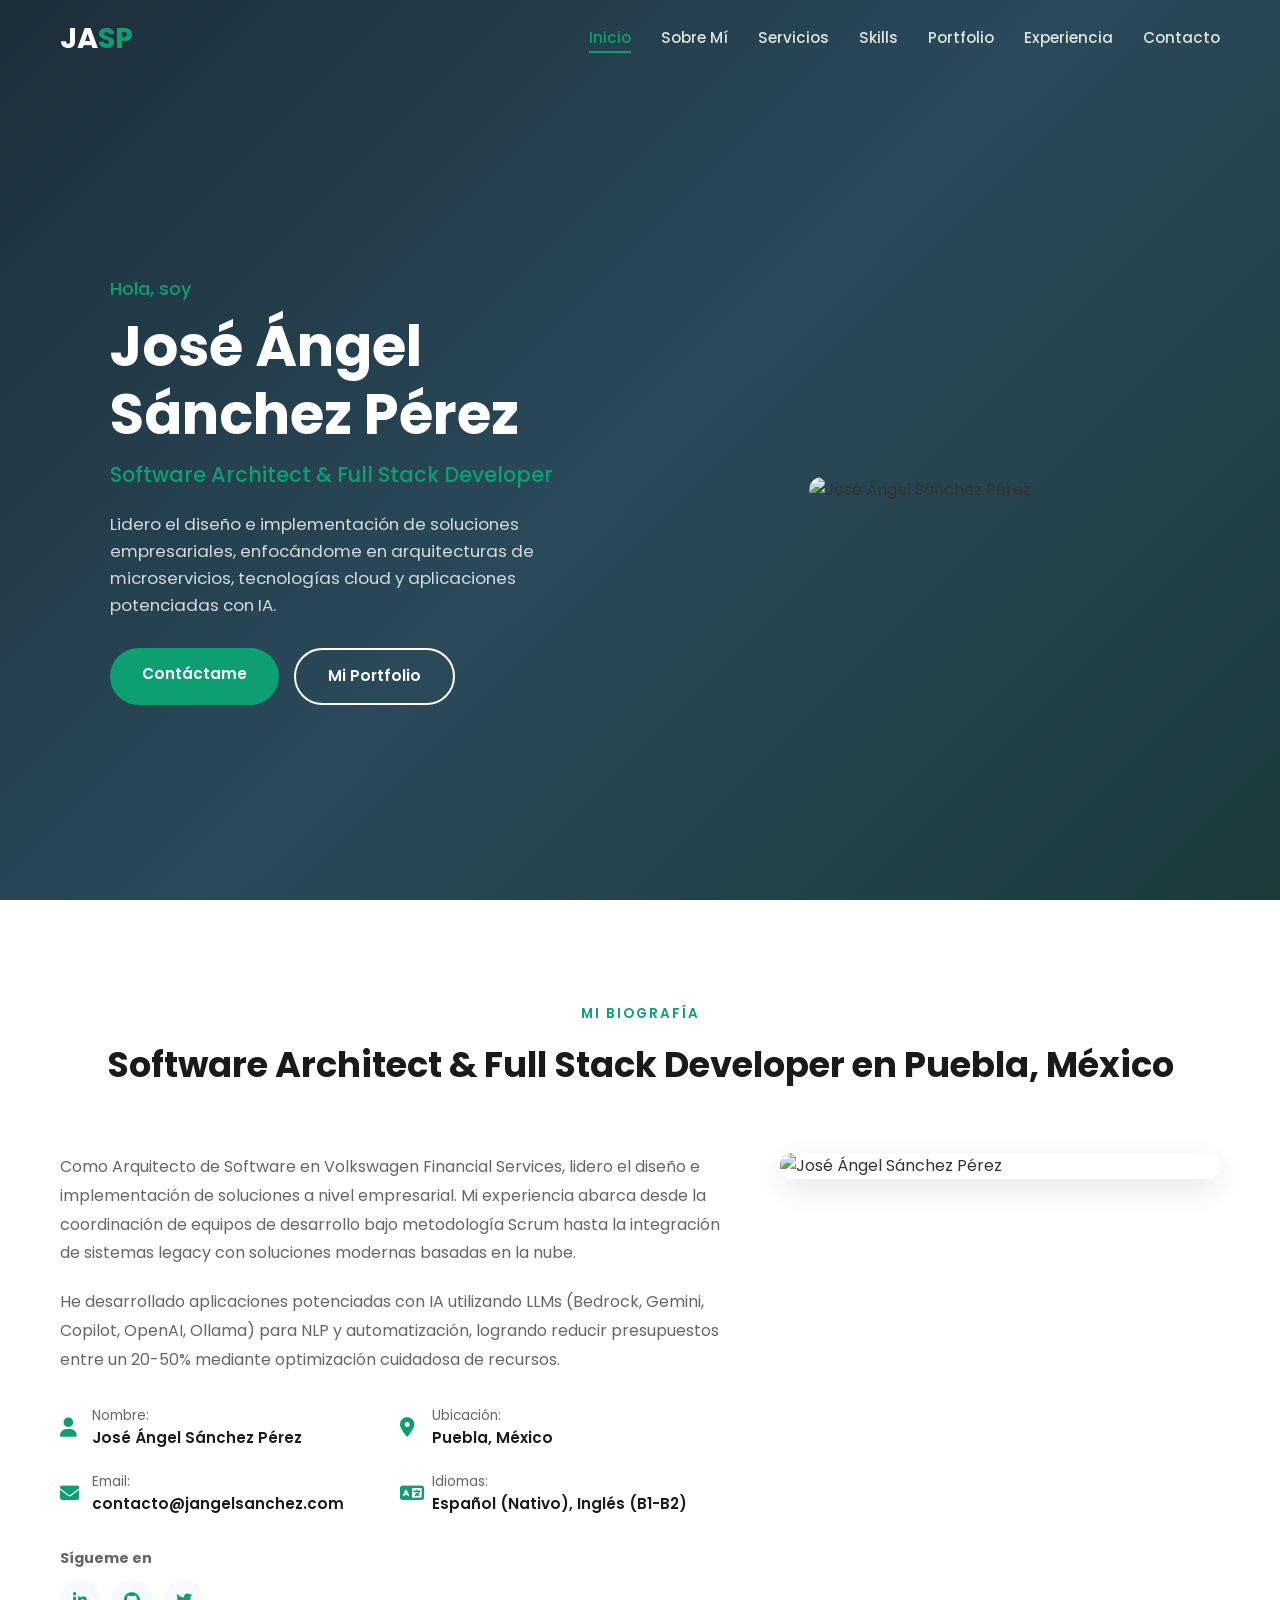
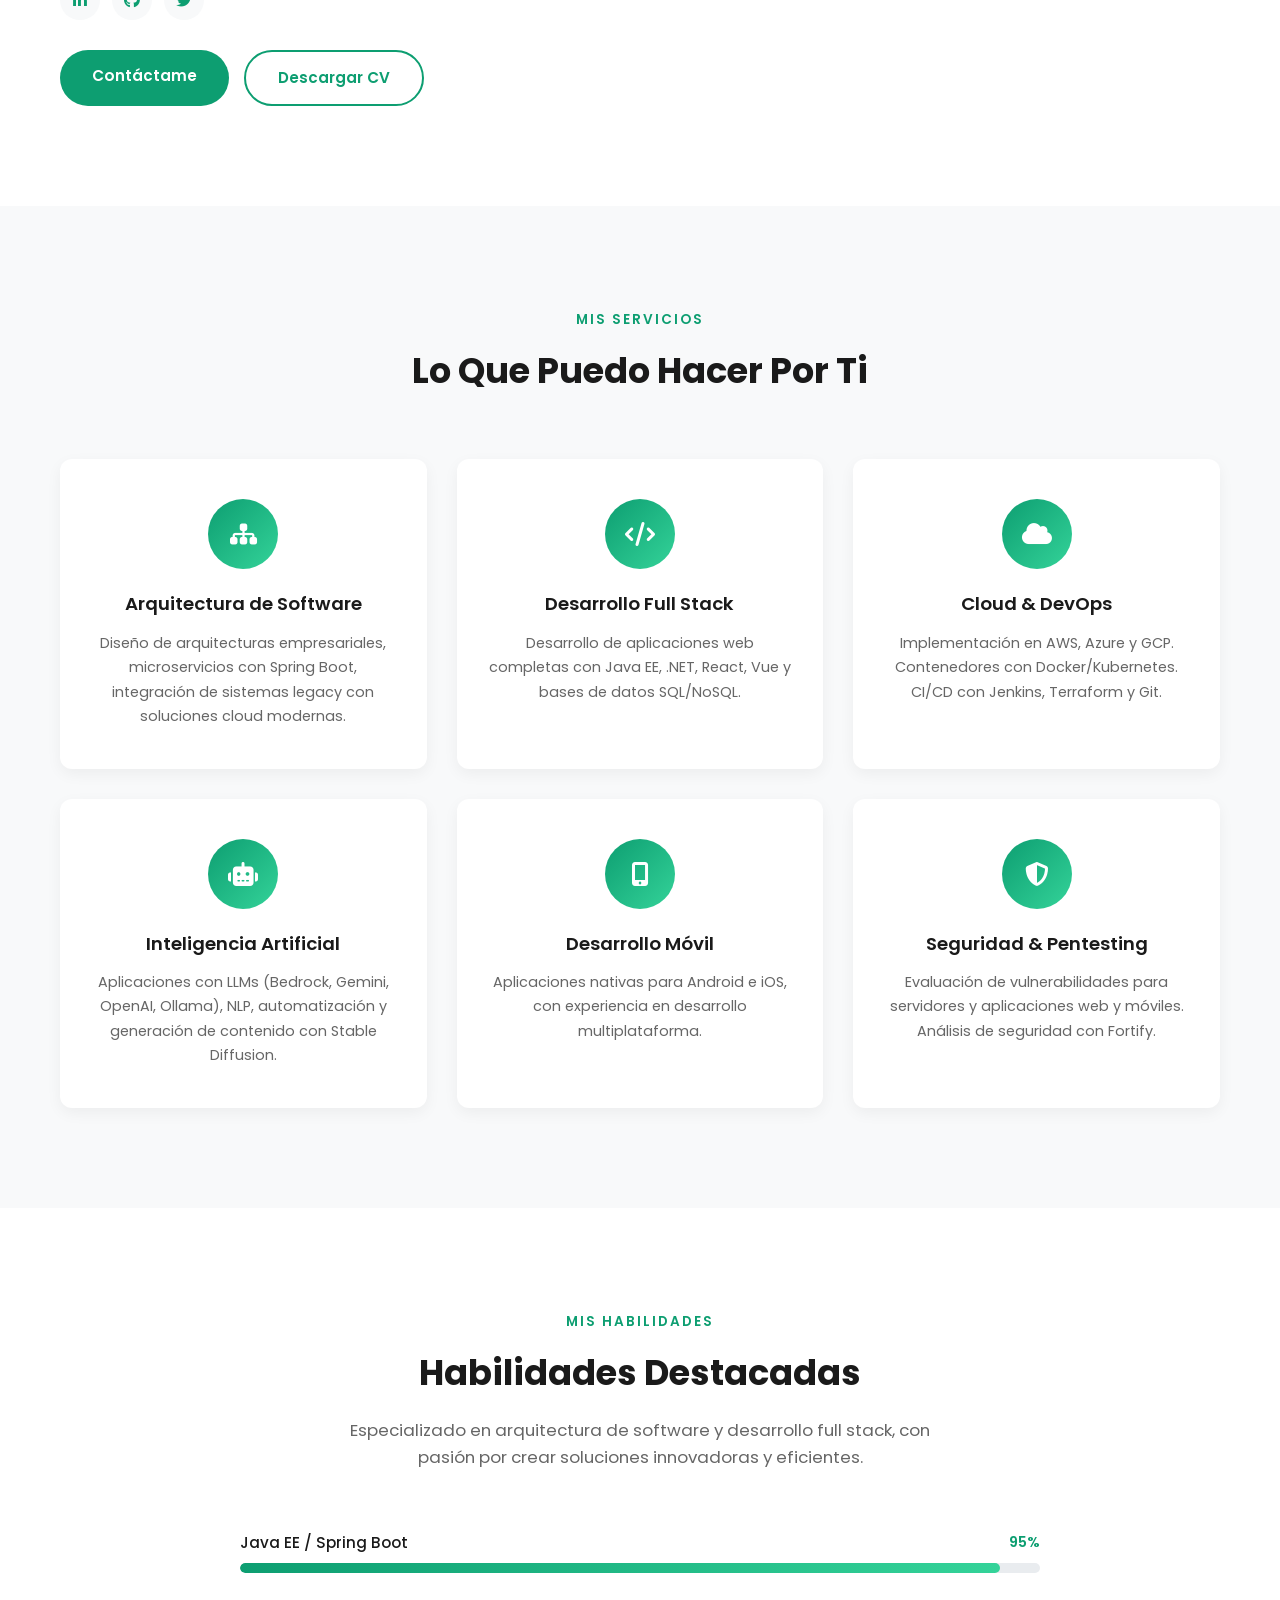
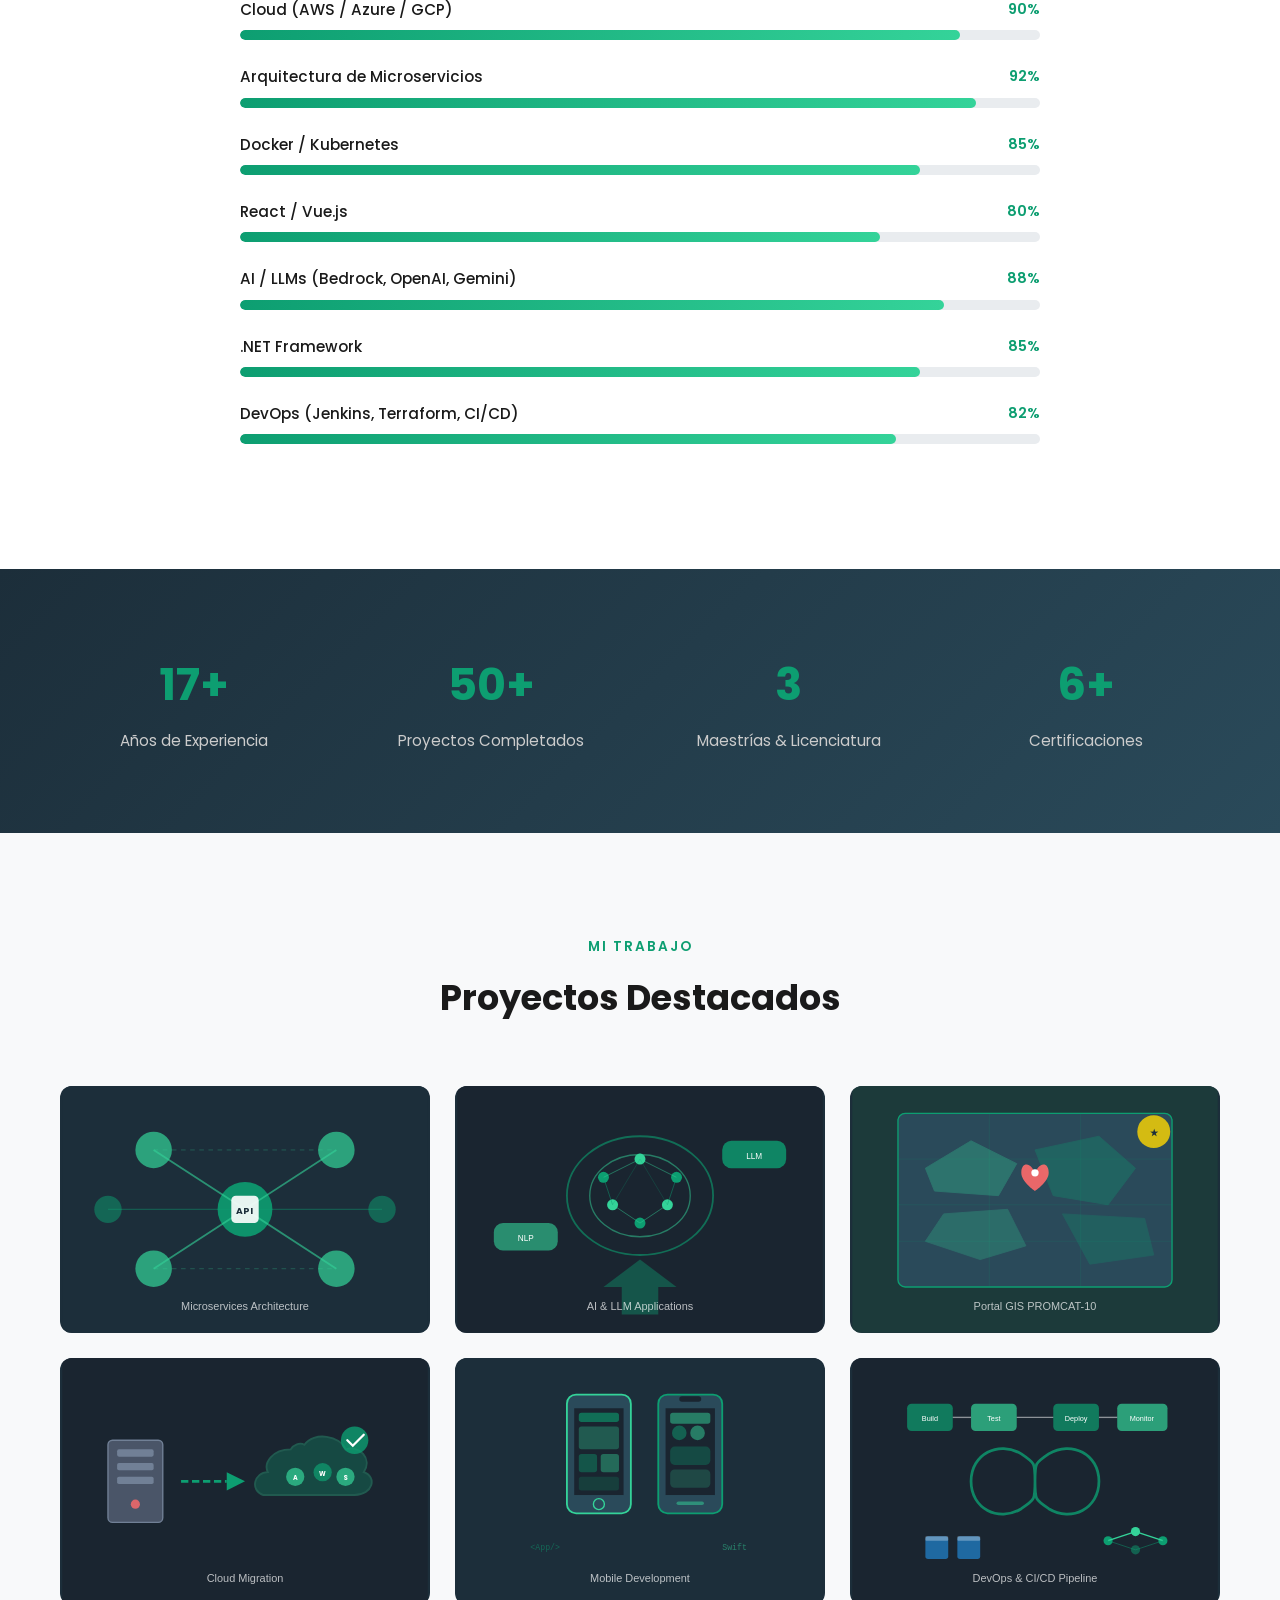
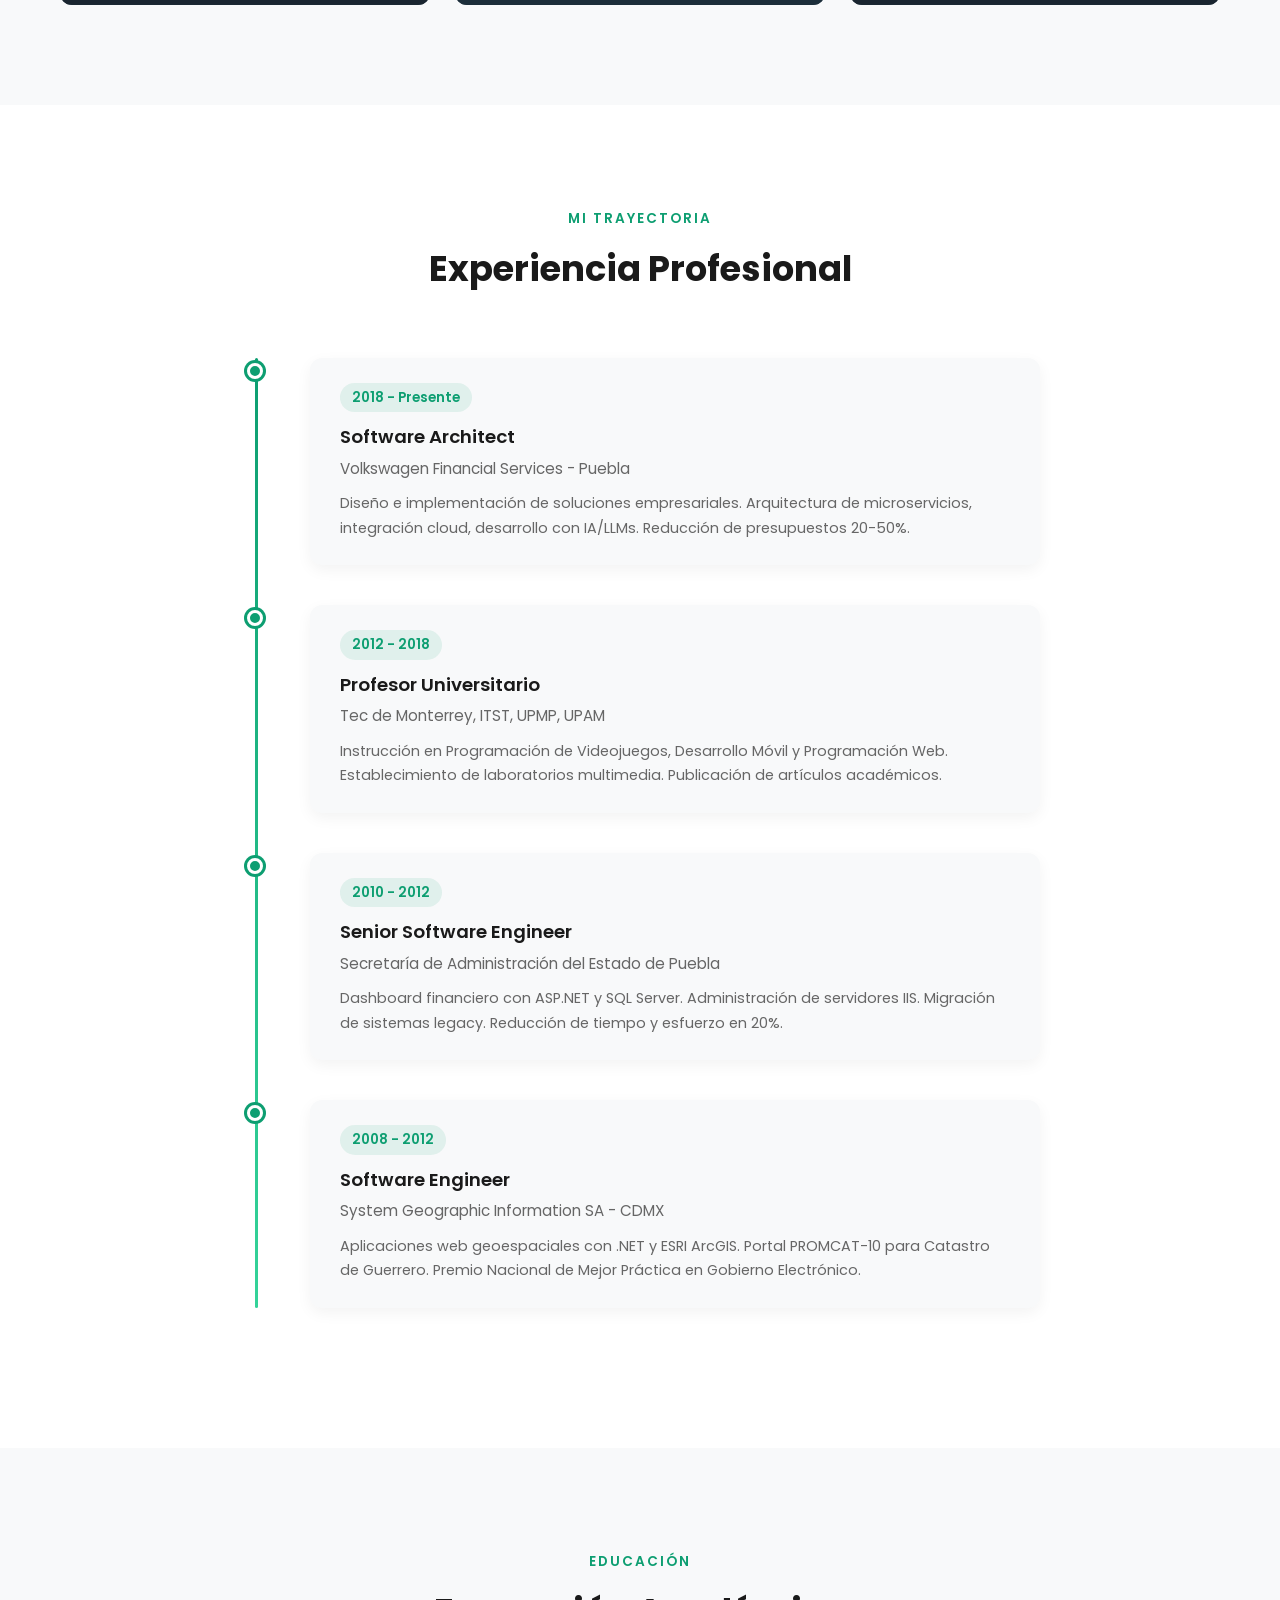
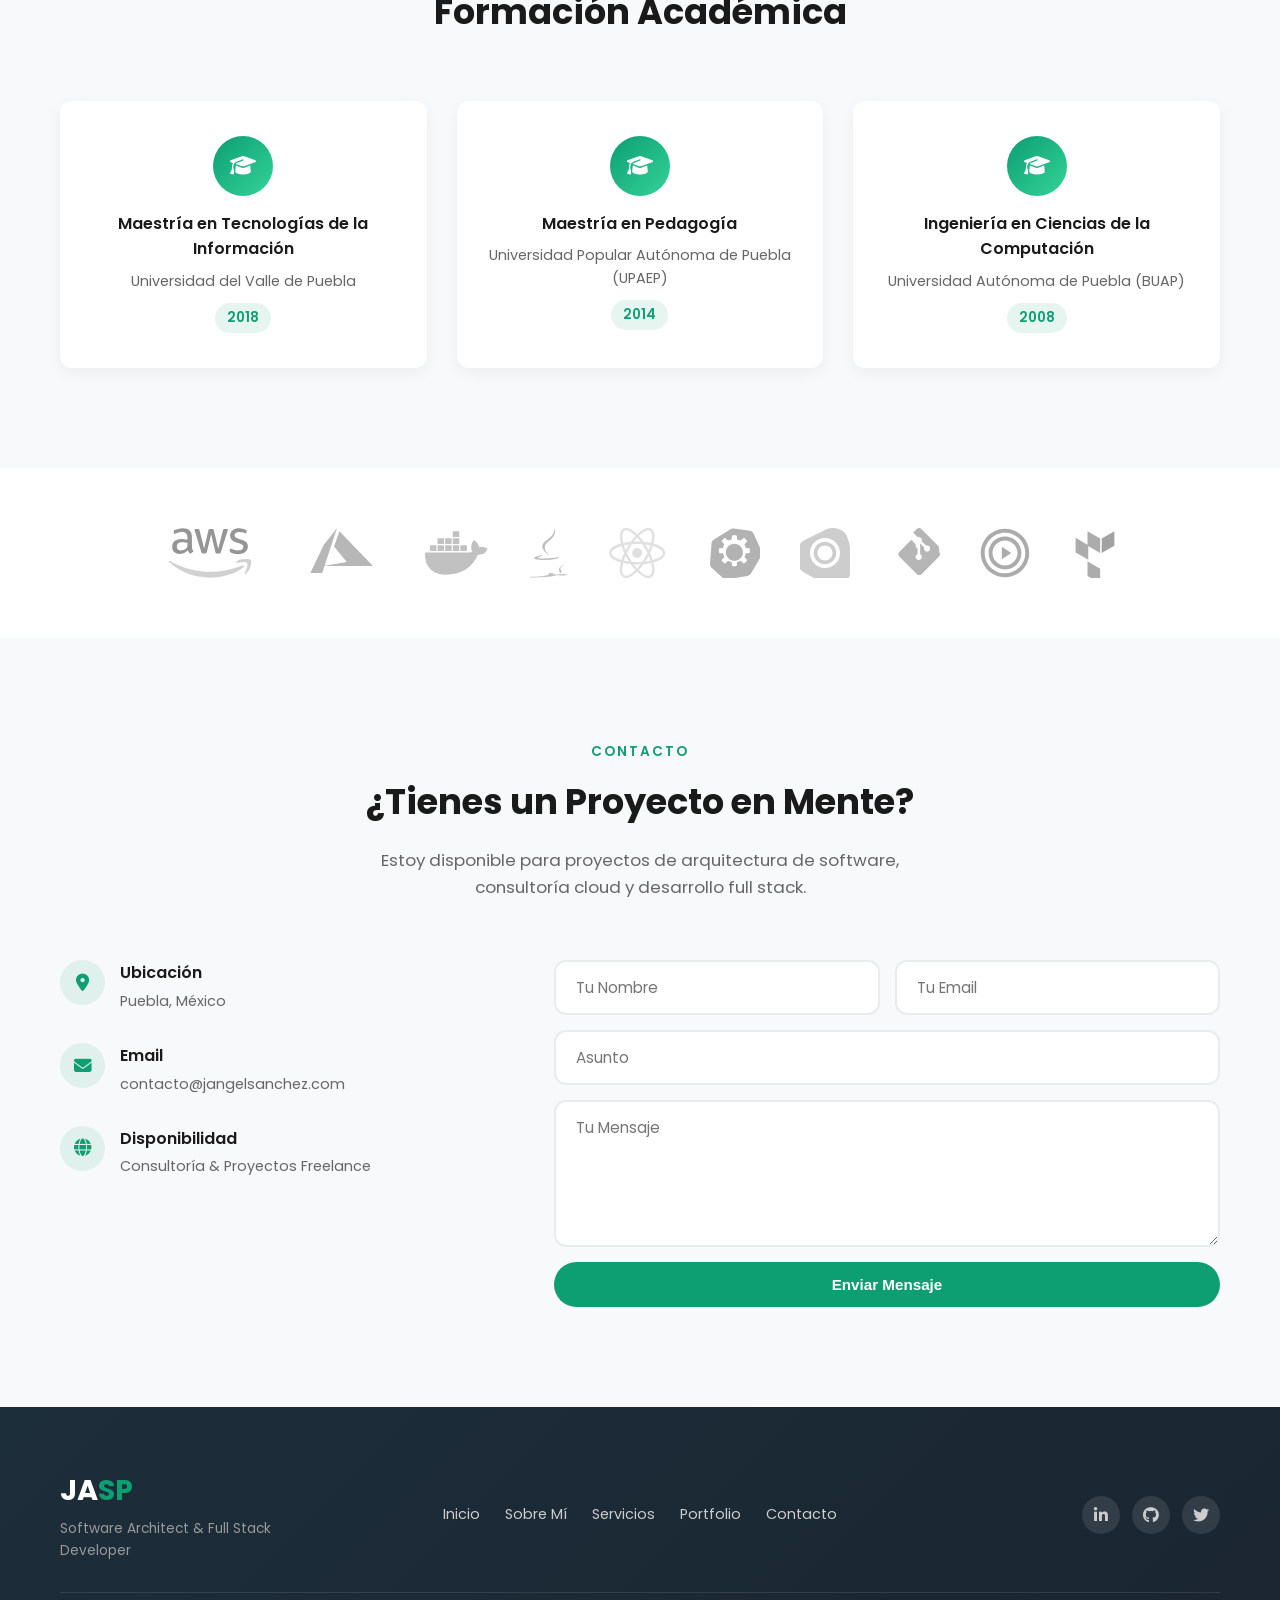
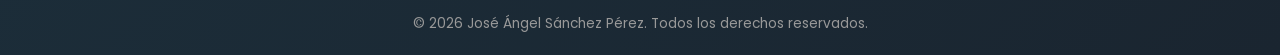
==== index.html @ 048015b7 "Sitio desplegado" ====
<!DOCTYPE html>
<html lang="es">
<head>
    <meta charset="UTF-8">
    <meta name="viewport" content="width=device-width, initial-scale=1.0">
    <title>José Ángel Sánchez Pérez - Software Architect & Full Stack Developer</title>
    <link rel="icon" href="images/favicon.ico" type="image/x-icon">
    <link href="https://fonts.googleapis.com/css2?family=Poppins:wght@300;400;500;600;700&display=swap" rel="stylesheet">
    <link rel="stylesheet" href="https://cdnjs.cloudflare.com/ajax/libs/font-awesome/6.4.0/css/all.min.css">
    <link rel="stylesheet" href="styles.css">
</head>
<body>

    <!-- Navigation -->
    <nav class="navbar" id="navbar">
        <div class="nav-container">
            <a href="#home" class="nav-logo">JA<span>SP</span></a>
            <ul class="nav-menu" id="nav-menu">
                <li><a href="#home" class="nav-link active">Inicio</a></li>
                <li><a href="#about" class="nav-link">Sobre Mí</a></li>
                <li><a href="#services" class="nav-link">Servicios</a></li>
                <li><a href="#skills" class="nav-link">Skills</a></li>
                <li><a href="#portfolio" class="nav-link">Portfolio</a></li>
                <li><a href="#experience" class="nav-link">Experiencia</a></li>
                <li><a href="#contact" class="nav-link">Contacto</a></li>
            </ul>
            <div class="hamburger" id="hamburger">
                <span></span>
                <span></span>
                <span></span>
            </div>
        </div>
    </nav>

    <!-- Hero Section -->
    <section class="hero" id="home">
        <div class="hero-container">
            <div class="hero-content">
                <p class="hero-greeting">Hola, soy</p>
                <h1 class="hero-title">José Ángel<br>Sánchez Pérez</h1>
                <h3 class="hero-subtitle">Software Architect & Full Stack Developer</h3>
                <p class="hero-description">
                    Lidero el diseño e implementación de soluciones empresariales, 
                    enfocándome en arquitecturas de microservicios, tecnologías cloud 
                    y aplicaciones potenciadas con IA.
                </p>
                <div class="hero-buttons">
                    <a href="#contact" class="btn btn-primary">Contáctame</a>
                    <a href="#portfolio" class="btn btn-secondary">Mi Portfolio</a>
                </div>
            </div>
            <div class="hero-image">
                <img src="images/banner.png" alt="José Ángel Sánchez Pérez">
            </div>
        </div>
    </section>

    <!-- About Section -->
    <section class="about" id="about">
        <div class="container">
            <div class="section-header">
                <span class="section-tag">MI BIOGRAFÍA</span>
                <h2 class="section-title">Software Architect & Full Stack Developer en Puebla, México</h2>
            </div>
            <div class="about-content">
                <div class="about-text">
                    <p>
                        Como Arquitecto de Software en Volkswagen Financial Services, lidero el diseño 
                        e implementación de soluciones a nivel empresarial. Mi experiencia abarca desde 
                        la coordinación de equipos de desarrollo bajo metodología Scrum hasta la integración 
                        de sistemas legacy con soluciones modernas basadas en la nube.
                    </p>
                    <p>
                        He desarrollado aplicaciones potenciadas con IA utilizando LLMs (Bedrock, Gemini, 
                        Copilot, OpenAI, Ollama) para NLP y automatización, logrando reducir presupuestos 
                        entre un 20-50% mediante optimización cuidadosa de recursos.
                    </p>
                    <div class="about-info">
                        <div class="info-item">
                            <i class="fas fa-user"></i>
                            <div>
                                <span class="info-label">Nombre:</span>
                                <span class="info-value">José Ángel Sánchez Pérez</span>
                            </div>
                        </div>
                        <div class="info-item">
                            <i class="fas fa-map-marker-alt"></i>
                            <div>
                                <span class="info-label">Ubicación:</span>
                                <span class="info-value">Puebla, México</span>
                            </div>
                        </div>
                        <div class="info-item">
                            <i class="fas fa-envelope"></i>
                            <div>
                                <span class="info-label">Email:</span>
                                <span class="info-value">contacto@jangelsanchez.com</span>
                            </div>
                        </div>
                        <div class="info-item">
                            <i class="fas fa-language"></i>
                            <div>
                                <span class="info-label">Idiomas:</span>
                                <span class="info-value">Español (Nativo), Inglés (B1-B2)</span>
                            </div>
                        </div>
                    </div>
                    <div class="about-social">
                        <h4>Sígueme en</h4>
                        <div class="social-links">
                            <a href="#" aria-label="LinkedIn"><i class="fab fa-linkedin-in"></i></a>
                            <a href="#" aria-label="GitHub"><i class="fab fa-github"></i></a>
                            <a href="#" aria-label="Twitter"><i class="fab fa-twitter"></i></a>
                        </div>
                    </div>
                    <div class="about-buttons">
                        <a href="#contact" class="btn btn-primary">Contáctame</a>
                        <a href="#" class="btn btn-secondary">Descargar CV</a>
                    </div>
                </div>
                <div class="about-image">
                    <img src="images/profile.jpg" alt="José Ángel Sánchez Pérez">
                </div>
            </div>
        </div>
    </section>

    <!-- Services Section -->
    <section class="services" id="services">
        <div class="container">
            <div class="section-header">
                <span class="section-tag">MIS SERVICIOS</span>
                <h2 class="section-title">Lo Que Puedo Hacer Por Ti</h2>
            </div>
            <div class="services-grid">
                <div class="service-card">
                    <div class="service-icon">
                        <i class="fas fa-sitemap"></i>
                    </div>
                    <h3>Arquitectura de Software</h3>
                    <p>Diseño de arquitecturas empresariales, microservicios con Spring Boot, 
                       integración de sistemas legacy con soluciones cloud modernas.</p>
                </div>
                <div class="service-card">
                    <div class="service-icon">
                        <i class="fas fa-code"></i>
                    </div>
                    <h3>Desarrollo Full Stack</h3>
                    <p>Desarrollo de aplicaciones web completas con Java EE, .NET, React, Vue 
                       y bases de datos SQL/NoSQL.</p>
                </div>
                <div class="service-card">
                    <div class="service-icon">
                        <i class="fas fa-cloud"></i>
                    </div>
                    <h3>Cloud & DevOps</h3>
                    <p>Implementación en AWS, Azure y GCP. Contenedores con Docker/Kubernetes. 
                       CI/CD con Jenkins, Terraform y Git.</p>
                </div>
                <div class="service-card">
                    <div class="service-icon">
                        <i class="fas fa-robot"></i>
                    </div>
                    <h3>Inteligencia Artificial</h3>
                    <p>Aplicaciones con LLMs (Bedrock, Gemini, OpenAI, Ollama), NLP, 
                       automatización y generación de contenido con Stable Diffusion.</p>
                </div>
                <div class="service-card">
                    <div class="service-icon">
                        <i class="fas fa-mobile-alt"></i>
                    </div>
                    <h3>Desarrollo Móvil</h3>
                    <p>Aplicaciones nativas para Android e iOS, con experiencia en 
                       desarrollo multiplataforma.</p>
                </div>
                <div class="service-card">
                    <div class="service-icon">
                        <i class="fas fa-shield-alt"></i>
                    </div>
                    <h3>Seguridad & Pentesting</h3>
                    <p>Evaluación de vulnerabilidades para servidores y aplicaciones web 
                       y móviles. Análisis de seguridad con Fortify.</p>
                </div>
            </div>
        </div>
    </section>

    <!-- Skills Section -->
    <section class="skills" id="skills">
        <div class="container">
            <div class="section-header">
                <span class="section-tag">MIS HABILIDADES</span>
                <h2 class="section-title">Habilidades Destacadas</h2>
                <p class="section-description">
                    Especializado en arquitectura de software y desarrollo full stack, 
                    con pasión por crear soluciones innovadoras y eficientes.
                </p>
            </div>
            <div class="skills-content">
                <div class="skills-bars">
                    <div class="skill-item">
                        <div class="skill-header">
                            <span class="skill-name">Java EE / Spring Boot</span>
                            <span class="skill-percent">95%</span>
                        </div>
                        <div class="skill-bar">
                            <div class="skill-progress" style="width: 95%"></div>
                        </div>
                    </div>
                    <div class="skill-item">
                        <div class="skill-header">
                            <span class="skill-name">Cloud (AWS / Azure / GCP)</span>
                            <span class="skill-percent">90%</span>
                        </div>
                        <div class="skill-bar">
                            <div class="skill-progress" style="width: 90%"></div>
                        </div>
                    </div>
                    <div class="skill-item">
                        <div class="skill-header">
                            <span class="skill-name">Arquitectura de Microservicios</span>
                            <span class="skill-percent">92%</span>
                        </div>
                        <div class="skill-bar">
                            <div class="skill-progress" style="width: 92%"></div>
                        </div>
                    </div>
                    <div class="skill-item">
                        <div class="skill-header">
                            <span class="skill-name">Docker / Kubernetes</span>
                            <span class="skill-percent">85%</span>
                        </div>
                        <div class="skill-bar">
                            <div class="skill-progress" style="width: 85%"></div>
                        </div>
                    </div>
                    <div class="skill-item">
                        <div class="skill-header">
                            <span class="skill-name">React / Vue.js</span>
                            <span class="skill-percent">80%</span>
                        </div>
                        <div class="skill-bar">
                            <div class="skill-progress" style="width: 80%"></div>
                        </div>
                    </div>
                    <div class="skill-item">
                        <div class="skill-header">
                            <span class="skill-name">AI / LLMs (Bedrock, OpenAI, Gemini)</span>
                            <span class="skill-percent">88%</span>
                        </div>
                        <div class="skill-bar">
                            <div class="skill-progress" style="width: 88%"></div>
                        </div>
                    </div>
                    <div class="skill-item">
                        <div class="skill-header">
                            <span class="skill-name">.NET Framework</span>
                            <span class="skill-percent">85%</span>
                        </div>
                        <div class="skill-bar">
                            <div class="skill-progress" style="width: 85%"></div>
                        </div>
                    </div>
                    <div class="skill-item">
                        <div class="skill-header">
                            <span class="skill-name">DevOps (Jenkins, Terraform, CI/CD)</span>
                            <span class="skill-percent">82%</span>
                        </div>
                        <div class="skill-bar">
                            <div class="skill-progress" style="width: 82%"></div>
                        </div>
                    </div>
                </div>
            </div>
        </div>
    </section>

    <!-- Stats Section -->
    <section class="stats">
        <div class="container">
            <div class="stats-grid">
                <div class="stat-item">
                    <div class="stat-number" data-target="17">17+</div>
                    <p class="stat-label">Años de Experiencia</p>
                </div>
                <div class="stat-item">
                    <div class="stat-number" data-target="50">50+</div>
                    <p class="stat-label">Proyectos Completados</p>
                </div>
                <div class="stat-item">
                    <div class="stat-number" data-target="3">3</div>
                    <p class="stat-label">Maestrías & Licenciatura</p>
                </div>
                <div class="stat-item">
                    <div class="stat-number" data-target="6">6+</div>
                    <p class="stat-label">Certificaciones</p>
                </div>
            </div>
        </div>
    </section>

    <!-- Portfolio Section -->
    <section class="portfolio" id="portfolio">
        <div class="container">
            <div class="section-header">
                <span class="section-tag">MI TRABAJO</span>
                <h2 class="section-title">Proyectos Destacados</h2>
            </div>
            <div class="portfolio-grid">
                <!-- Proyecto 1: Microservicios VW -->
                <div class="portfolio-item">
                    <div class="portfolio-svg-bg">
                        <svg xmlns="http://www.w3.org/2000/svg" viewBox="0 0 400 270">
                            <rect width="400" height="270" fill="#1c2e3a"/>
                            <!-- Nodos de microservicios -->
                            <circle cx="200" cy="135" r="30" fill="#0d9e71" opacity="0.9"/>
                            <circle cx="100" cy="70" r="20" fill="#34d399" opacity="0.7"/>
                            <circle cx="300" cy="70" r="20" fill="#34d399" opacity="0.7"/>
                            <circle cx="100" cy="200" r="20" fill="#34d399" opacity="0.7"/>
                            <circle cx="300" cy="200" r="20" fill="#34d399" opacity="0.7"/>
                            <circle cx="50" cy="135" r="15" fill="#0d9e71" opacity="0.5"/>
                            <circle cx="350" cy="135" r="15" fill="#0d9e71" opacity="0.5"/>
                            <!-- Conexiones -->
                            <line x1="200" y1="135" x2="100" y2="70" stroke="#34d399" stroke-width="2" opacity="0.6"/>
                            <line x1="200" y1="135" x2="300" y2="70" stroke="#34d399" stroke-width="2" opacity="0.6"/>
                            <line x1="200" y1="135" x2="100" y2="200" stroke="#34d399" stroke-width="2" opacity="0.6"/>
                            <line x1="200" y1="135" x2="300" y2="200" stroke="#34d399" stroke-width="2" opacity="0.6"/>
                            <line x1="200" y1="135" x2="50" y2="135" stroke="#0d9e71" stroke-width="1.5" opacity="0.4"/>
                            <line x1="200" y1="135" x2="350" y2="135" stroke="#0d9e71" stroke-width="1.5" opacity="0.4"/>
                            <line x1="100" y1="70" x2="300" y2="70" stroke="#34d399" stroke-width="1" opacity="0.3" stroke-dasharray="5,5"/>
                            <line x1="100" y1="200" x2="300" y2="200" stroke="#34d399" stroke-width="1" opacity="0.3" stroke-dasharray="5,5"/>
                            <!-- Icono central API Gateway -->
                            <rect x="185" y="120" width="30" height="30" rx="5" fill="#fff" opacity="0.9"/>
                            <text x="200" y="140" text-anchor="middle" font-size="10" fill="#1c2e3a" font-weight="bold">API</text>
                            <!-- Labels -->
                            <text x="200" y="245" text-anchor="middle" font-size="12" fill="#fff" opacity="0.7" font-family="sans-serif">Microservices Architecture</text>
                        </svg>
                    </div>
                    <div class="portfolio-overlay">
                        <h3>Microservicios VW</h3>
                        <p>Arquitectura empresarial con Spring Boot para Volkswagen Financial Services</p>
                    </div>
                </div>
                <!-- Proyecto 2: AI & LLM -->
                <div class="portfolio-item">
                    <div class="portfolio-svg-bg">
                        <svg xmlns="http://www.w3.org/2000/svg" viewBox="0 0 400 270">
                            <rect width="400" height="270" fill="#1a2530"/>
                            <!-- Cerebro/Red neuronal -->
                            <ellipse cx="200" cy="120" rx="80" ry="65" fill="none" stroke="#0d9e71" stroke-width="2" opacity="0.6"/>
                            <ellipse cx="200" cy="120" rx="55" ry="45" fill="none" stroke="#34d399" stroke-width="1.5" opacity="0.5"/>
                            <!-- Neuronas -->
                            <circle cx="160" cy="100" r="6" fill="#0d9e71"/>
                            <circle cx="200" cy="80" r="6" fill="#34d399"/>
                            <circle cx="240" cy="100" r="6" fill="#0d9e71"/>
                            <circle cx="170" cy="130" r="6" fill="#34d399"/>
                            <circle cx="230" cy="130" r="6" fill="#34d399"/>
                            <circle cx="200" cy="150" r="6" fill="#0d9e71"/>
                            <!-- Conexiones neuronales -->
                            <line x1="160" y1="100" x2="200" y2="80" stroke="#34d399" stroke-width="1" opacity="0.5"/>
                            <line x1="200" y1="80" x2="240" y2="100" stroke="#34d399" stroke-width="1" opacity="0.5"/>
                            <line x1="160" y1="100" x2="170" y2="130" stroke="#0d9e71" stroke-width="1" opacity="0.5"/>
                            <line x1="240" y1="100" x2="230" y2="130" stroke="#0d9e71" stroke-width="1" opacity="0.5"/>
                            <line x1="170" y1="130" x2="200" y2="150" stroke="#34d399" stroke-width="1" opacity="0.5"/>
                            <line x1="230" y1="130" x2="200" y2="150" stroke="#34d399" stroke-width="1" opacity="0.5"/>
                            <line x1="200" y1="80" x2="170" y2="130" stroke="#0d9e71" stroke-width="0.8" opacity="0.3"/>
                            <line x1="200" y1="80" x2="230" y2="130" stroke="#0d9e71" stroke-width="0.8" opacity="0.3"/>
                            <!-- Chat bubbles -->
                            <rect x="290" y="60" width="70" height="30" rx="10" fill="#0d9e71" opacity="0.8"/>
                            <rect x="40" y="150" width="70" height="30" rx="10" fill="#34d399" opacity="0.6"/>
                            <text x="325" y="80" text-anchor="middle" font-size="9" fill="#fff" font-family="sans-serif">LLM</text>
                            <text x="75" y="170" text-anchor="middle" font-size="9" fill="#fff" font-family="sans-serif">NLP</text>
                            <!-- Output arrows -->
                            <path d="M200 190 L160 220 L180 220 L180 250 L220 250 L220 220 L240 220 Z" fill="#0d9e71" opacity="0.4"/>
                            <text x="200" y="245" text-anchor="middle" font-size="12" fill="#fff" opacity="0.7" font-family="sans-serif">AI & LLM Applications</text>
                        </svg>
                    </div>
                    <div class="portfolio-overlay">
                        <h3>AI & LLM Apps</h3>
                        <p>Aplicaciones con Bedrock, Gemini, OpenAI para NLP y automatización</p>
                    </div>
                </div>
                <!-- Proyecto 3: Portal GIS PROMCAT-10 -->
                <div class="portfolio-item">
                    <div class="portfolio-svg-bg">
                        <svg xmlns="http://www.w3.org/2000/svg" viewBox="0 0 400 270">
                            <rect width="400" height="270" fill="#1c3a3a"/>
                            <!-- Mapa base -->
                            <rect x="50" y="30" width="300" height="190" rx="8" fill="#2a4a5a" stroke="#0d9e71" stroke-width="1.5"/>
                            <!-- Grid del mapa -->
                            <line x1="50" y1="80" x2="350" y2="80" stroke="#0d9e71" stroke-width="0.5" opacity="0.3"/>
                            <line x1="50" y1="130" x2="350" y2="130" stroke="#0d9e71" stroke-width="0.5" opacity="0.3"/>
                            <line x1="50" y1="170" x2="350" y2="170" stroke="#0d9e71" stroke-width="0.5" opacity="0.3"/>
                            <line x1="150" y1="30" x2="150" y2="220" stroke="#0d9e71" stroke-width="0.5" opacity="0.3"/>
                            <line x1="250" y1="30" x2="250" y2="220" stroke="#0d9e71" stroke-width="0.5" opacity="0.3"/>
                            <!-- Polígonos de terreno -->
                            <polygon points="80,90 130,60 180,85 160,120 90,115" fill="#34d399" opacity="0.3" stroke="#34d399" stroke-width="1"/>
                            <polygon points="200,70 270,55 310,90 280,130 220,120" fill="#0d9e71" opacity="0.3" stroke="#0d9e71" stroke-width="1"/>
                            <polygon points="100,140 170,135 190,175 140,190 80,170" fill="#34d399" opacity="0.25" stroke="#34d399" stroke-width="1"/>
                            <polygon points="230,140 320,145 330,185 260,195" fill="#0d9e71" opacity="0.25" stroke="#0d9e71" stroke-width="1"/>
                            <!-- Pin de ubicación -->
                            <path d="M200 100 C200 85 215 80 215 95 C215 105 200 115 200 115 C200 115 185 105 185 95 C185 80 200 85 200 100Z" fill="#ff6b6b" opacity="0.9"/>
                            <circle cx="200" cy="95" r="4" fill="#fff"/>
                            <!-- Premio badge -->
                            <circle cx="330" cy="50" r="18" fill="#FFD700" opacity="0.8"/>
                            <text x="330" y="55" text-anchor="middle" font-size="10" fill="#1c2e3a" font-weight="bold">★</text>
                            <text x="200" y="245" text-anchor="middle" font-size="12" fill="#fff" opacity="0.7" font-family="sans-serif">Portal GIS PROMCAT-10</text>
                        </svg>
                    </div>
                    <div class="portfolio-overlay">
                        <h3>Portal PROMCAT-10</h3>
                        <p>Portal GIS integrador para el Catastro del Estado de Guerrero - Premio Nacional</p>
                    </div>
                </div>
                <!-- Proyecto 4: Cloud Migration -->
                <div class="portfolio-item">
                    <div class="portfolio-svg-bg">
                        <svg xmlns="http://www.w3.org/2000/svg" viewBox="0 0 400 270">
                            <rect width="400" height="270" fill="#1a2530"/>
                            <!-- Servidor legacy (izquierda) -->
                            <rect x="50" y="90" width="60" height="90" rx="5" fill="#4a5568" stroke="#718096" stroke-width="1.5"/>
                            <rect x="60" y="100" width="40" height="8" rx="2" fill="#718096"/>
                            <rect x="60" y="115" width="40" height="8" rx="2" fill="#718096"/>
                            <rect x="60" y="130" width="40" height="8" rx="2" fill="#718096"/>
                            <circle cx="80" cy="160" r="5" fill="#ff6b6b" opacity="0.8"/>
                            <!-- Flecha de migración -->
                            <path d="M130 135 L180 135" stroke="#0d9e71" stroke-width="3" stroke-dasharray="8,4"/>
                            <polygon points="180,125 200,135 180,145" fill="#0d9e71"/>
                            <!-- Nube (derecha) -->
                            <path d="M250 100 C230 100 220 115 225 125 C210 125 205 145 220 150 L320 150 C340 150 345 130 330 125 C340 110 325 95 310 100 C305 85 275 80 265 95 C260 92 253 95 250 100Z" fill="#0d9e71" opacity="0.3" stroke="#34d399" stroke-width="2"/>
                            <!-- Iconos dentro de la nube -->
                            <circle cx="255" cy="130" r="10" fill="#34d399" opacity="0.7"/>
                            <circle cx="285" cy="125" r="10" fill="#0d9e71" opacity="0.7"/>
                            <circle cx="310" cy="130" r="10" fill="#34d399" opacity="0.7"/>
                            <!-- Labels AWS/Azure -->
                            <text x="255" y="134" text-anchor="middle" font-size="7" fill="#fff" font-weight="bold">A</text>
                            <text x="285" y="129" text-anchor="middle" font-size="7" fill="#fff" font-weight="bold">W</text>
                            <text x="310" y="134" text-anchor="middle" font-size="7" fill="#fff" font-weight="bold">S</text>
                            <!-- Checkmark -->
                            <circle cx="320" cy="90" r="15" fill="#0d9e71" opacity="0.8"/>
                            <path d="M312 90 L318 96 L330 84" stroke="#fff" stroke-width="2.5" fill="none" stroke-linecap="round"/>
                            <text x="200" y="245" text-anchor="middle" font-size="12" fill="#fff" opacity="0.7" font-family="sans-serif">Cloud Migration</text>
                        </svg>
                    </div>
                    <div class="portfolio-overlay">
                        <h3>Cloud Migration</h3>
                        <p>Migración de sistemas legacy a soluciones cloud en AWS y Azure</p>
                    </div>
                </div>
                <!-- Proyecto 5: Mobile Development -->
                <div class="portfolio-item">
                    <div class="portfolio-svg-bg">
                        <svg xmlns="http://www.w3.org/2000/svg" viewBox="0 0 400 270">
                            <rect width="400" height="270" fill="#1c2e3a"/>
                            <!-- Teléfono 1 (Android) -->
                            <rect x="120" y="40" width="70" height="130" rx="10" fill="#2a4a5a" stroke="#34d399" stroke-width="2"/>
                            <rect x="128" y="55" width="54" height="95" fill="#1a2530"/>
                            <!-- Pantalla Android -->
                            <rect x="133" y="60" width="44" height="10" rx="3" fill="#0d9e71" opacity="0.6"/>
                            <rect x="133" y="75" width="44" height="25" rx="3" fill="#34d399" opacity="0.3"/>
                            <rect x="133" y="105" width="20" height="20" rx="3" fill="#0d9e71" opacity="0.4"/>
                            <rect x="157" y="105" width="20" height="20" rx="3" fill="#34d399" opacity="0.4"/>
                            <rect x="133" y="130" width="44" height="15" rx="3" fill="#0d9e71" opacity="0.2"/>
                            <!-- Botón home Android -->
                            <circle cx="155" cy="160" r="6" fill="none" stroke="#34d399" stroke-width="1.5"/>
                            <!-- Teléfono 2 (iOS) -->
                            <rect x="220" y="40" width="70" height="130" rx="10" fill="#2a4a5a" stroke="#0d9e71" stroke-width="2"/>
                            <rect x="228" y="55" width="54" height="95" fill="#1a2530"/>
                            <!-- Pantalla iOS -->
                            <rect x="233" y="60" width="44" height="12" rx="3" fill="#34d399" opacity="0.5"/>
                            <circle cx="243" cy="82" r="8" fill="#0d9e71" opacity="0.5"/>
                            <circle cx="263" cy="82" r="8" fill="#34d399" opacity="0.5"/>
                            <rect x="233" y="97" width="44" height="20" rx="5" fill="#0d9e71" opacity="0.3"/>
                            <rect x="233" y="122" width="44" height="20" rx="5" fill="#34d399" opacity="0.2"/>
                            <!-- Notch iOS -->
                            <rect x="243" y="42" width="24" height="6" rx="3" fill="#1a2530"/>
                            <!-- Home bar iOS -->
                            <rect x="240" y="157" width="30" height="4" rx="2" fill="#34d399" opacity="0.5"/>
                            <!-- Código flotante -->
                            <text x="80" y="210" font-size="9" fill="#0d9e71" opacity="0.5" font-family="monospace">&lt;App/&gt;</text>
                            <text x="290" y="210" font-size="9" fill="#34d399" opacity="0.5" font-family="monospace">Swift</text>
                            <text x="200" y="245" text-anchor="middle" font-size="12" fill="#fff" opacity="0.7" font-family="sans-serif">Mobile Development</text>
                        </svg>
                    </div>
                    <div class="portfolio-overlay">
                        <h3>Mobile Apps</h3>
                        <p>Desarrollo de aplicaciones móviles para Android e iOS</p>
                    </div>
                </div>
                <!-- Proyecto 6: DevOps & CI/CD -->
                <div class="portfolio-item">
                    <div class="portfolio-svg-bg">
                        <svg xmlns="http://www.w3.org/2000/svg" viewBox="0 0 400 270">
                            <rect width="400" height="270" fill="#1a2530"/>
                            <!-- Infinity loop (DevOps symbol) -->
                            <path d="M130 135 C130 105 160 90 185 105 C200 115 200 115 200 135 C200 115 200 115 215 105 C240 90 270 105 270 135 C270 165 240 180 215 165 C200 155 200 155 200 135 C200 155 200 155 185 165 C160 180 130 165 130 135Z" fill="none" stroke="#0d9e71" stroke-width="3" opacity="0.8"/>
                            <!-- Pipeline stages -->
                            <rect x="60" y="50" width="50" height="30" rx="5" fill="#0d9e71" opacity="0.7"/>
                            <text x="85" y="69" text-anchor="middle" font-size="8" fill="#fff" font-family="sans-serif">Build</text>
                            <rect x="130" y="50" width="50" height="30" rx="5" fill="#34d399" opacity="0.7"/>
                            <text x="155" y="69" text-anchor="middle" font-size="8" fill="#fff" font-family="sans-serif">Test</text>
                            <rect x="220" y="50" width="50" height="30" rx="5" fill="#0d9e71" opacity="0.7"/>
                            <text x="245" y="69" text-anchor="middle" font-size="8" fill="#fff" font-family="sans-serif">Deploy</text>
                            <rect x="290" y="50" width="55" height="30" rx="5" fill="#34d399" opacity="0.7"/>
                            <text x="317" y="69" text-anchor="middle" font-size="8" fill="#fff" font-family="sans-serif">Monitor</text>
                            <!-- Arrows between stages -->
                            <path d="M110 65 L130 65" stroke="#fff" stroke-width="1.5" opacity="0.5"/>
                            <path d="M180 65 L220 65" stroke="#fff" stroke-width="1.5" opacity="0.5"/>
                            <path d="M270 65 L290 65" stroke="#fff" stroke-width="1.5" opacity="0.5"/>
                            <!-- Container icons -->
                            <rect x="80" y="195" width="25" height="25" rx="3" fill="#2496ED" opacity="0.6"/>
                            <rect x="115" y="195" width="25" height="25" rx="3" fill="#2496ED" opacity="0.6"/>
                            <rect x="80" y="195" width="25" height="5" rx="1" fill="#fff" opacity="0.3"/>
                            <rect x="115" y="195" width="25" height="5" rx="1" fill="#fff" opacity="0.3"/>
                            <!-- Git branch -->
                            <circle cx="280" cy="200" r="5" fill="#0d9e71"/>
                            <circle cx="310" cy="190" r="5" fill="#34d399"/>
                            <circle cx="340" cy="200" r="5" fill="#0d9e71"/>
                            <line x1="280" y1="200" x2="310" y2="190" stroke="#34d399" stroke-width="1.5"/>
                            <line x1="310" y1="190" x2="340" y2="200" stroke="#34d399" stroke-width="1.5"/>
                            <circle cx="310" cy="210" r="5" fill="#0d9e71" opacity="0.5"/>
                            <line x1="280" y1="200" x2="310" y2="210" stroke="#0d9e71" stroke-width="1" opacity="0.5"/>
                            <line x1="310" y1="210" x2="340" y2="200" stroke="#0d9e71" stroke-width="1" opacity="0.5"/>
                            <text x="200" y="245" text-anchor="middle" font-size="12" fill="#fff" opacity="0.7" font-family="sans-serif">DevOps & CI/CD Pipeline</text>
                        </svg>
                    </div>
                    <div class="portfolio-overlay">
                        <h3>DevOps & CI/CD</h3>
                        <p>Pipelines con Jenkins, Docker, Kubernetes y Terraform</p>
                    </div>
                </div>
            </div>
        </div>
    </section>

    <!-- Experience Section -->
    <section class="experience" id="experience">
        <div class="container">
            <div class="section-header">
                <span class="section-tag">MI TRAYECTORIA</span>
                <h2 class="section-title">Experiencia Profesional</h2>
            </div>
            <div class="timeline">
                <div class="timeline-item">
                    <div class="timeline-dot"></div>
                    <div class="timeline-content">
                        <span class="timeline-date">2018 - Presente</span>
                        <h3>Software Architect</h3>
                        <h4>Volkswagen Financial Services - Puebla</h4>
                        <p>Diseño e implementación de soluciones empresariales. Arquitectura de microservicios, 
                           integración cloud, desarrollo con IA/LLMs. Reducción de presupuestos 20-50%.</p>
                    </div>
                </div>
                <div class="timeline-item">
                    <div class="timeline-dot"></div>
                    <div class="timeline-content">
                        <span class="timeline-date">2012 - 2018</span>
                        <h3>Profesor Universitario</h3>
                        <h4>Tec de Monterrey, ITST, UPMP, UPAM</h4>
                        <p>Instrucción en Programación de Videojuegos, Desarrollo Móvil y Programación Web. 
                           Establecimiento de laboratorios multimedia. Publicación de artículos académicos.</p>
                    </div>
                </div>
                <div class="timeline-item">
                    <div class="timeline-dot"></div>
                    <div class="timeline-content">
                        <span class="timeline-date">2010 - 2012</span>
                        <h3>Senior Software Engineer</h3>
                        <h4>Secretaría de Administración del Estado de Puebla</h4>
                        <p>Dashboard financiero con ASP.NET y SQL Server. Administración de servidores IIS. 
                           Migración de sistemas legacy. Reducción de tiempo y esfuerzo en 20%.</p>
                    </div>
                </div>
                <div class="timeline-item">
                    <div class="timeline-dot"></div>
                    <div class="timeline-content">
                        <span class="timeline-date">2008 - 2012</span>
                        <h3>Software Engineer</h3>
                        <h4>System Geographic Information SA - CDMX</h4>
                        <p>Aplicaciones web geoespaciales con .NET y ESRI ArcGIS. Portal PROMCAT-10 
                           para Catastro de Guerrero. Premio Nacional de Mejor Práctica en Gobierno Electrónico.</p>
                    </div>
                </div>
            </div>
        </div>
    </section>

    <!-- Education Section -->
    <section class="education">
        <div class="container">
            <div class="section-header">
                <span class="section-tag">EDUCACIÓN</span>
                <h2 class="section-title">Formación Académica</h2>
            </div>
            <div class="education-grid">
                <div class="education-card">
                    <div class="education-icon">
                        <i class="fas fa-graduation-cap"></i>
                    </div>
                    <h3>Maestría en Tecnologías de la Información</h3>
                    <p>Universidad del Valle de Puebla</p>
                    <span class="education-year">2018</span>
                </div>
                <div class="education-card">
                    <div class="education-icon">
                        <i class="fas fa-graduation-cap"></i>
                    </div>
                    <h3>Maestría en Pedagogía</h3>
                    <p>Universidad Popular Autónoma de Puebla (UPAEP)</p>
                    <span class="education-year">2014</span>
                </div>
                <div class="education-card">
                    <div class="education-icon">
                        <i class="fas fa-graduation-cap"></i>
                    </div>
                    <h3>Ingeniería en Ciencias de la Computación</h3>
                    <p>Universidad Autónoma de Puebla (BUAP)</p>
                    <span class="education-year">2008</span>
                </div>
            </div>
        </div>
    </section>

    <!-- Tech Logos Section -->
    <section class="tech-logos">
        <div class="container">
            <div class="logos-track">
                <!-- AWS -->
                <div class="logo-item" title="AWS">
                    <svg xmlns="http://www.w3.org/2000/svg" viewBox="0 0 304 182" width="120" height="60">
                        <path fill="#252F3E" d="M86.4 66.4c0 3.7.4 6.7 1.1 8.9.8 2.2 1.8 4.6 3.2 7.2.5.8.7 1.6.7 2.3 0 1-.6 2-1.9 3l-6.3 4.2c-.9.6-1.8.9-2.6.9-1 0-2-.5-3-1.4-1.4-1.5-2.6-3.1-3.6-4.7-1-1.7-2-3.6-3.1-5.9-7.8 9.2-17.6 13.8-29.4 13.8-8.4 0-15.1-2.4-20-7.2-4.9-4.8-7.4-11.2-7.4-19.2 0-8.5 3-15.4 9.1-20.6 6.1-5.2 14.2-7.8 24.5-7.8 3.4 0 6.9.3 10.6.8 3.7.5 7.5 1.3 11.5 2.2v-7.3c0-7.6-1.6-12.9-4.7-16-3.2-3.1-8.6-4.6-16.3-4.6-3.5 0-7.1.4-10.8 1.3-3.7.9-7.3 2-10.8 3.4-1.6.7-2.8 1.1-3.5 1.3-.7.2-1.2.3-1.6.3-1.4 0-2.1-1-2.1-3.1v-4.9c0-1.6.2-2.8.7-3.5.5-.7 1.4-1.4 2.8-2.1 3.5-1.8 7.7-3.3 12.6-4.5 4.9-1.3 10.1-1.9 15.6-1.9 11.9 0 20.6 2.7 26.2 8.1 5.5 5.4 8.3 13.6 8.3 24.6v32.4zM45.8 81.6c3.3 0 6.7-.6 10.3-1.8 3.6-1.2 6.8-3.4 9.5-6.4 1.6-1.9 2.8-4 3.4-6.4.6-2.4 1-5.3 1-8.7v-4.2c-2.9-.7-6-1.3-9.2-1.7-3.2-.4-6.3-.6-9.4-.6-6.7 0-11.6 1.3-14.9 4-3.3 2.7-4.9 6.5-4.9 11.5 0 4.7 1.2 8.2 3.7 10.6 2.4 2.5 5.9 3.7 10.5 3.7zm80.3 10.8c-1.8 0-3-.3-3.8-1-.8-.6-1.5-2-2.1-3.9L96.7 10.2c-.6-2-.9-3.3-.9-4 0-1.6.8-2.5 2.4-2.5h9.8c1.9 0 3.2.3 3.9 1 .8.6 1.4 2 2 3.9l16.8 66.2 15.6-66.2c.5-2 1.1-3.3 1.9-3.9.8-.6 2.2-1 4-1h8c1.9 0 3.2.3 4 1 .8.6 1.5 2 1.9 3.9l15.8 67 17.3-67c.6-2 1.3-3.3 2-3.9.8-.6 2.1-1 3.9-1h9.3c1.6 0 2.5.8 2.5 2.5 0 .5-.1 1-.2 1.6-.1.6-.3 1.4-.7 2.5l-24.1 77.3c-.6 2-1.3 3.3-2.1 3.9-.8.6-2.1 1-3.8 1h-8.6c-1.9 0-3.2-.3-4-1-.8-.7-1.5-2-1.9-4L156 23l-15.4 64.4c-.5 2-1.1 3.3-1.9 4-.8.7-2.2 1-4 1h-8.6zm128.5 2.7c-5.2 0-10.4-.6-15.4-1.8-5-1.2-8.9-2.5-11.5-4-1.6-.9-2.7-1.9-3.1-2.8-.4-.9-.6-1.9-.6-2.8v-5.1c0-2.1.8-3.1 2.3-3.1.6 0 1.2.1 1.8.3.6.2 1.5.6 2.5 1 3.4 1.5 7.1 2.7 11 3.5 4 .8 7.9 1.2 11.9 1.2 6.3 0 11.2-1.1 14.6-3.3 3.4-2.2 5.2-5.4 5.2-9.5 0-2.8-.9-5.1-2.7-7-1.8-1.9-5.2-3.6-10.1-5.2l-14.5-4.5c-7.3-2.3-12.7-5.7-16-10.2-3.3-4.4-5-9.3-5-14.5 0-4.2.9-7.9 2.7-11.1 1.8-3.2 4.2-6 7.2-8.2 3-2.3 6.4-4 10.4-5.2 4-1.2 8.2-1.7 12.6-1.7 2.2 0 4.5.1 6.7.4 2.3.3 4.4.7 6.5 1.1 2 .5 3.9 1 5.7 1.6 1.8.6 3.2 1.2 4.2 1.8 1.4.8 2.4 1.6 3 2.5.6.8.9 1.9.9 3.3v4.7c0 2.1-.8 3.2-2.3 3.2-.8 0-2.1-.4-3.8-1.2-5.7-2.6-12.1-3.9-19.2-3.9-5.7 0-10.2.9-13.3 2.8-3.1 1.9-4.7 4.8-4.7 8.9 0 2.8 1 5.2 3 7.1 2 1.9 5.7 3.8 11 5.5l14.2 4.5c7.2 2.3 12.4 5.5 15.5 9.6 3.1 4.1 4.6 8.8 4.6 14 0 4.3-.9 8.2-2.6 11.6-1.8 3.4-4.2 6.4-7.3 8.8-3.1 2.5-6.8 4.3-11.1 5.6-4.5 1.4-9.2 2.1-14.3 2.1z"/>
                        <path fill="#F90" d="M273.5 143.7c-32.9 24.3-80.7 37.2-121.8 37.2-57.6 0-109.5-21.3-148.7-56.7-3.1-2.8-.3-6.6 3.4-4.4 42.4 24.6 94.7 39.5 148.8 39.5 36.5 0 76.6-7.6 113.5-23.2 5.5-2.5 10.2 3.6 4.8 7.6z"/>
                        <path fill="#F90" d="M287.2 128.1c-4.2-5.4-27.8-2.6-38.5-1.3-3.2.4-3.7-2.4-.8-4.5 18.8-13.2 49.7-9.4 53.3-5 3.6 4.5-1 35.4-18.6 50.2-2.7 2.3-5.3 1.1-4.1-1.9 4-9.9 12.9-32.2 8.7-37.5z"/>
                    </svg>
                </div>
                <!-- Azure -->
                <div class="logo-item" title="Azure">
                    <svg xmlns="http://www.w3.org/2000/svg" viewBox="0 0 161.67 129" width="100" height="60">
                        <path fill="#0089D6" d="M68.88 0L34.15 44.78 0 116.38h30.67L68.88 0zM75.12 8.37l-13.91 39.63 32.72 39.42-60.86 10.57h128.6L75.12 8.37z"/>
                    </svg>
                </div>
                <!-- Docker -->
                <div class="logo-item" title="Docker">
                    <svg xmlns="http://www.w3.org/2000/svg" viewBox="0 0 640 512" width="80" height="60">
                        <path fill="#2496ED" d="M349.9 236.3h-66.1v-59.9h66.1v59.9zm0-204.3h-66.1v60.7h66.1V32zm78.2 144.8H362v59.9h66.1v-59.9zm-156.3-72.1h-66.1v60.1h66.1v-60.1zm78.1 0h-66.1v60.1h66.1v-60.1zm276.8 100c-14.4-9.7-47.6-13.2-73.1-8.4-3.3-24-16.7-44.9-41.1-63.7l-14-9.3-9.3 14c-18.4 27.8-23.4 73.6-3.7 103.8-8.7 4.7-25.8 11.1-48.4 10.7H2.4c-8.7 50.4 5.8 116.5 44 161.1 37.1 43.4 92.7 65.4 165.4 65.4 157.4 0 273.9-72.5 328.4-204.2 21.4.4 67.6.1 91.3-45.2 1.5-2.5 6.6-13.2 8.5-17.1l-13.3-8.9zm-511.1-27.9h-66v59.9h66.1v-59.9zm78.1 0h-66.1v59.9h66.1v-59.9zm78.1 0h-66.1v59.9h66.1v-59.9zm-78.1-72.1h-66.1v60.1h66.1v-60.1z"/>
                    </svg>
                </div>
                <!-- Java -->
                <div class="logo-item" title="Java">
                    <svg xmlns="http://www.w3.org/2000/svg" viewBox="0 0 384 512" width="45" height="60">
                        <path fill="#E76F00" d="M277.74 312.9c9.8-6.7 23.4-12.5 23.4-12.5s-38.7 7-77.2 10.2c-47.1 3.9-97.7 4.7-123.1 1.3-60.1-8 33-30.1 33-30.1s-36.1-2.4-80.6 19c-52.5 25.4 130 37 224.5 12.1zm-85.4-32.1c-19-42.7-83.1-80.2 0-145.8C296 53.2 242.84 0 242.84 0c21.5 84.7-75.6 110.1-110.7 162.6-23.9 35.9 11.7 74.4 60.2 118.2zm114.6 176.2c4.4 5.6-2.4 10.4-2.4 10.4s28.5-14.8 15.4-33.2c-12.2-17.2-21.6-25.7 29.4-55.2 0 0-80.4 20-42.4 78zm-12.2 36.6c37.4 0 95.3-17.5 95.3-17.5s-65 11.8-141.5 4.4c-38.1-3.7-64.4-14.1-64.4-14.1s10.2 4.2 24.5 6.1c57.5 7.4 174.5-4.1 174.5-4.1s-30.8 14.4-88.4 25.2zM192.65 462s14.5 11.9-15.9 21.2c-57.7 17.6-240.2 22.9-291 .7-18.3-8 15.9-19.1 26.6-21.4 11.2-2.4 17.6-2 17.6-2-20.3-14.3-131.3 28.1-56.4 40.2C232.84 522.4 384 474.7 192.65 462z"/>
                        <path fill="#5382A1" d="M277.74 312.9c9.8-6.7 23.4-12.5 23.4-12.5s-38.7 7-77.2 10.2c-47.1 3.9-97.7 4.7-123.1 1.3-60.1-8 33-30.1 33-30.1s-36.1-2.4-80.6 19c-52.5 25.4 130 37 224.5 12.1z"/>
                    </svg>
                </div>
                <!-- React -->
                <div class="logo-item" title="React">
                    <svg xmlns="http://www.w3.org/2000/svg" viewBox="-11.5 -10.232 23 20.463" width="70" height="60">
                        <circle r="2.05" fill="#61DAFB"/>
                        <g stroke="#61DAFB" stroke-width="1" fill="none">
                            <ellipse rx="11" ry="4.2"/>
                            <ellipse rx="11" ry="4.2" transform="rotate(60)"/>
                            <ellipse rx="11" ry="4.2" transform="rotate(120)"/>
                        </g>
                    </svg>
                </div>
                <!-- Kubernetes -->
                <div class="logo-item" title="Kubernetes">
                    <svg xmlns="http://www.w3.org/2000/svg" viewBox="0 0 722 702" width="65" height="60">
                        <path fill="#326CE5" d="M358.986 6.012c-12.35-.058-24.352 3.603-34.404 10.53L92.09 162.372c-20.1 13.853-32.77 35.822-34.404 59.696L37.35 498.88c-1.634 23.874 7.87 47.14 25.82 63.21l155.83 139.44c17.95 16.07 42.24 23.04 65.95 18.93l276.81-47.94c23.71-4.11 44.2-18.56 55.68-39.26l138.59-241.56c11.48-20.7 13.11-45.37 4.43-67.04L651.87 83.1c-8.68-21.67-27.07-38.37-49.96-45.39L367.1 7.242c-2.68-.78-5.41-1.2-8.11-1.23z"/>
                        <path fill="#fff" d="M361 101.5c-8.8.2-16 7.3-16.5 16.1l-2.5 42.5c-18.7 2.8-36.6 8.5-53.2 16.8l-30.5-30c-7-6.6-17.8-6.8-25-.4l-.4.4-25.5 25.5c-7 7-7 18.4 0 25.4l30 30.5c-8.3 16.6-14 34.5-16.8 53.2l-42.5 2.5c-9.1.2-16.3 7.7-16.1 16.8v36c-.2 9.1 7 16.6 16.1 16.8l42.5 2.5c2.8 18.7 8.5 36.6 16.8 53.2l-30 30.5c-7 7-7 18.4 0 25.4l25.5 25.5c7 7 18.4 7 25.4 0l30.5-30c16.6 8.3 34.5 14 53.2 16.8l2.5 42.5c.2 9.1 7.7 16.3 16.8 16.1h36c9.1.2 16.6-7 16.8-16.1l2.5-42.5c18.7-2.8 36.6-8.5 53.2-16.8l30.5 30c7 7 18.4 7 25.4 0l25.5-25.5c7-7 7-18.4 0-25.4l-30-30.5c8.3-16.6 14-34.5 16.8-53.2l42.5-2.5c9.1-.2 16.3-7.7 16.1-16.8v-36c.2-9.1-7-16.6-16.1-16.8l-42.5-2.5c-2.8-18.7-8.5-36.6-16.8-53.2l30-30.5c7-7 7-18.4 0-25.4l-25.5-25.5c-7-7-18.4-7-25.4 0l-30.5 30c-16.6-8.3-34.5-14-53.2-16.8l-2.5-42.5c-.2-8.8-7.3-16-16.1-16.1h-36.4zm18.2 120.5c66.3 0 120 53.7 120 120s-53.7 120-120 120-120-53.7-120-120 53.7-120 120-120z"/>
                    </svg>
                </div>
                <!-- Spring Boot -->
                <div class="logo-item" title="Spring Boot">
                    <svg xmlns="http://www.w3.org/2000/svg" viewBox="0 0 667 667" width="60" height="60">
                        <path fill="#6DB33F" d="M596.6 63.4C530.3-3 424.8-19 340.4 21.7L75.7 154.5c-84.4 40.7-138.2 124.5-140.5 218.8-2.3 94.3 47.3 181.1 129.5 226.6l247.4 136.8c82.2 45.5 183.3 42.3 262.5-8.3 79.2-50.6 126.8-137.7 123.8-226.8C695.4 411.5 662.9 129.8 596.6 63.4zM333.5 533.3c-110.5 0-200-89.5-200-200s89.5-200 200-200 200 89.5 200 200-89.5 200-200 200z"/>
                        <path fill="#6DB33F" d="M333.5 183.3c-82.8 0-150 67.2-150 150s67.2 150 150 150 150-67.2 150-150-67.2-150-150-150zm0 250c-55.2 0-100-44.8-100-100s44.8-100 100-100 100 44.8 100 100-44.8 100-100 100z"/>
                    </svg>
                </div>
                <!-- Git -->
                <div class="logo-item" title="Git">
                    <svg xmlns="http://www.w3.org/2000/svg" viewBox="0 0 512 512" width="60" height="60">
                        <path fill="#F05032" d="M502.3 190.8L321.2 9.7c-12.9-12.9-33.9-12.9-46.9 0l-37.5 37.5 47.3 47.3c11-3.7 23.6-1.1 32.4 7.7 8.8 8.8 11.4 21.5 7.6 32.5l45.6 45.6c11-3.8 23.7-1.2 32.5 7.6 12.3 12.3 12.3 32.2 0 44.5-12.3 12.3-32.2 12.3-44.5 0-9.2-9.2-11.5-22.7-6.9-34l-42.5-42.5v111.9c3 1.5 5.8 3.5 8.3 6 12.3 12.3 12.3 32.2 0 44.5-12.3 12.3-32.2 12.3-44.5 0-12.3-12.3-12.3-32.2 0-44.5 3.1-3.1 6.7-5.5 10.6-7.1V209c-3.9-1.6-7.5-4-10.6-7.1-9.3-9.3-11.5-22.9-6.8-34.1l-46.7-46.7-123.5 123.5c-12.9 12.9-12.9 33.9 0 46.9l181.1 181.1c12.9 12.9 33.9 12.9 46.9 0l180.3-180.3c12.9-12.9 12.9-33.9 0-46.9z"/>
                    </svg>
                </div>
                <!-- Jenkins -->
                <div class="logo-item" title="Jenkins">
                    <svg xmlns="http://www.w3.org/2000/svg" viewBox="0 0 512 512" width="60" height="60">
                        <path fill="#D33833" d="M256 8C119 8 8 119 8 256s111 248 248 248 248-111 248-248S393 8 256 8z"/>
                        <path fill="#fff" d="M256 48c114.9 0 208 93.1 208 208s-93.1 208-208 208S48 370.9 48 256 141.1 48 256 48zm0 40c-92.6 0-168 75.4-168 168s75.4 168 168 168 168-75.4 168-168S348.6 88 256 88z"/>
                        <path fill="#fff" d="M256 128c70.7 0 128 57.3 128 128s-57.3 128-128 128-128-57.3-128-128 57.3-128 128-128zm-32 64v128l96-64-96-64z"/>
                    </svg>
                </div>
                <!-- Terraform -->
                <div class="logo-item" title="Terraform">
                    <svg xmlns="http://www.w3.org/2000/svg" viewBox="0 0 64 64" width="60" height="60">
                        <path fill="#5C4EE5" d="M22.4 4v18.7l16.2 9.4V13.4L22.4 4z"/>
                        <path fill="#4040B2" d="M40.6 32.1l16.2-9.4V4L40.6 13.4v18.7z"/>
                        <path fill="#5C4EE5" d="M7.2 12.6v18.7l16.2 9.4V22L7.2 12.6zm15.2 30.1v18.7l16.2 9.4V52.1l-16.2-9.4z"/>
                    </svg>
                </div>
            </div>
        </div>
    </section>

    <!-- Contact Section -->
    <section class="contact" id="contact">
        <div class="container">
            <div class="section-header">
                <span class="section-tag">CONTACTO</span>
                <h2 class="section-title">¿Tienes un Proyecto en Mente?</h2>
                <p class="section-description">
                    Estoy disponible para proyectos de arquitectura de software, 
                    consultoría cloud y desarrollo full stack.
                </p>
            </div>
            <div class="contact-content">
                <div class="contact-info">
                    <div class="contact-item">
                        <i class="fas fa-map-marker-alt"></i>
                        <div>
                            <h4>Ubicación</h4>
                            <p>Puebla, México</p>
                        </div>
                    </div>
                    <div class="contact-item">
                        <i class="fas fa-envelope"></i>
                        <div>
                            <h4>Email</h4>
                            <p>contacto@jangelsanchez.com</p>
                        </div>
                    </div>
                    <div class="contact-item">
                        <i class="fas fa-globe"></i>
                        <div>
                            <h4>Disponibilidad</h4>
                            <p>Consultoría & Proyectos Freelance</p>
                        </div>
                    </div>
                </div>
                <form class="contact-form" id="contact-form">
                    <div class="form-row">
                        <input type="text" placeholder="Tu Nombre" required>
                        <input type="email" placeholder="Tu Email" required>
                    </div>
                    <input type="text" placeholder="Asunto" required>
                    <textarea placeholder="Tu Mensaje" rows="5" required></textarea>
                    <button type="submit" class="btn btn-primary">Enviar Mensaje</button>
                </form>
            </div>
        </div>
    </section>

    <!-- Footer -->
    <footer class="footer">
        <div class="container">
            <div class="footer-content">
                <div class="footer-logo">
                    <a href="#home">JA<span>SP</span></a>
                    <p>Software Architect & Full Stack Developer</p>
                </div>
                <div class="footer-links">
                    <a href="#home">Inicio</a>
                    <a href="#about">Sobre Mí</a>
                    <a href="#services">Servicios</a>
                    <a href="#portfolio">Portfolio</a>
                    <a href="#contact">Contacto</a>
                </div>
                <div class="footer-social">
                    <a href="#" aria-label="LinkedIn"><i class="fab fa-linkedin-in"></i></a>
                    <a href="#" aria-label="GitHub"><i class="fab fa-github"></i></a>
                    <a href="#" aria-label="Twitter"><i class="fab fa-twitter"></i></a>
                </div>
            </div>
            <div class="footer-bottom">
                <p>&copy; 2026 José Ángel Sánchez Pérez. Todos los derechos reservados.</p>
            </div>
        </div>
    </footer>

    <script src="script.js"></script>
</body>
</html>
---- styles.css ----
/* ===== RESET & BASE ===== */
* {
    margin: 0;
    padding: 0;
    box-sizing: border-box;
}

html {
    scroll-behavior: smooth;
}

body {
    font-family: 'Poppins', sans-serif;
    color: #333;
    line-height: 1.6;
    overflow-x: hidden;
}

a {
    text-decoration: none;
    color: inherit;
}

ul {
    list-style: none;
}

img {
    max-width: 100%;
    height: auto;
    display: block;
}

.container {
    max-width: 1200px;
    margin: 0 auto;
    padding: 0 20px;
}

/* ===== VARIABLES ===== */
:root {
    --primary: #0d9e71;
    --primary-dark: #0a7d5a;
    --secondary: #1a1a1a;
    --text: #333333;
    --text-light: #666666;
    --bg-white: #ffffff;
    --bg-light: #f8f9fa;
    --bg-dark: #1c2e3a;
    --accent: #0d9e71;
    --shadow: 0 10px 30px rgba(0, 0, 0, 0.1);
    --shadow-hover: 0 20px 40px rgba(13, 158, 113, 0.2);
    --transition: all 0.3s ease;
    --radius: 12px;
}

/* ===== BUTTONS ===== */
.btn {
    display: inline-block;
    padding: 14px 32px;
    border-radius: 50px;
    font-weight: 600;
    font-size: 0.95rem;
    transition: var(--transition);
    cursor: pointer;
    border: none;
    text-align: center;
}

.btn-primary {
    background: var(--primary);
    color: #fff;
}

.btn-primary:hover {
    background: var(--primary-dark);
    transform: translateY(-2px);
    box-shadow: var(--shadow-hover);
}

.btn-secondary {
    background: transparent;
    color: var(--primary);
    border: 2px solid var(--primary);
}

.btn-secondary:hover {
    background: var(--primary);
    color: #fff;
    transform: translateY(-2px);
}

/* Hero specific secondary button */
.hero .btn-secondary {
    color: #fff;
    border-color: #fff;
}

.hero .btn-secondary:hover {
    background: #fff;
    color: var(--secondary);
}

/* ===== SECTION HEADERS ===== */
.section-header {
    text-align: center;
    margin-bottom: 60px;
}

.section-tag {
    display: inline-block;
    font-size: 0.85rem;
    font-weight: 600;
    color: var(--primary);
    letter-spacing: 2px;
    text-transform: uppercase;
    margin-bottom: 12px;
}

.section-title {
    font-size: 2.2rem;
    font-weight: 700;
    color: var(--secondary);
    margin-bottom: 16px;
}

.section-description {
    font-size: 1.05rem;
    color: var(--text-light);
    max-width: 600px;
    margin: 0 auto;
}

/* ===== NAVBAR ===== */
.navbar {
    position: fixed;
    top: 0;
    left: 0;
    width: 100%;
    z-index: 1000;
    background: transparent;
    backdrop-filter: blur(0px);
    box-shadow: none;
    transition: var(--transition);
}

.navbar.scrolled {
    background: rgba(255, 255, 255, 0.95);
    backdrop-filter: blur(10px);
    box-shadow: 0 2px 20px rgba(0, 0, 0, 0.1);
}

.nav-container {
    max-width: 1200px;
    margin: 0 auto;
    padding: 15px 20px;
    display: flex;
    justify-content: space-between;
    align-items: center;
}

.nav-logo {
    font-size: 1.8rem;
    font-weight: 700;
    color: #ffffff;
}

.navbar.scrolled .nav-logo {
    color: var(--secondary);
}

.nav-logo span {
    color: var(--primary);
}

.nav-menu {
    display: flex;
    gap: 30px;
}

.nav-link {
    font-size: 0.95rem;
    font-weight: 500;
    color: rgba(255, 255, 255, 0.85);
    transition: var(--transition);
    position: relative;
}

.navbar.scrolled .nav-link {
    color: var(--text-light);
}

.nav-link:hover,
.nav-link.active {
    color: var(--primary);
}

.navbar.scrolled .nav-link:hover,
.navbar.scrolled .nav-link.active {
    color: var(--primary);
}

.nav-link::after {
    content: '';
    position: absolute;
    bottom: -5px;
    left: 0;
    width: 0;
    height: 2px;
    background: var(--primary);
    transition: var(--transition);
}

.nav-link:hover::after,
.nav-link.active::after {
    width: 100%;
}

.hamburger {
    display: none;
    flex-direction: column;
    gap: 5px;
    cursor: pointer;
}

.hamburger span {
    width: 25px;
    height: 3px;
    background: #ffffff;
    border-radius: 3px;
    transition: var(--transition);
}

.navbar.scrolled .hamburger span {
    background: var(--secondary);
}

/* ===== HERO ===== */
.hero {
    min-height: 100vh;
    display: flex;
    align-items: center;
    padding-top: 80px;
    background: linear-gradient(135deg, #1c2e3a 0%, #2a4a5a 50%, #1c3a3a 100%);
}

.hero-container {
    max-width: 1200px;
    margin: 0 auto;
    padding: 0 20px;
    display: grid;
    grid-template-columns: 1fr 1fr;
    gap: 60px;
    align-items: center;
}

.hero-greeting {
    font-size: 1.1rem;
    color: var(--primary);
    font-weight: 500;
    margin-bottom: 10px;
}

.hero-title {
    font-size: 3.5rem;
    font-weight: 700;
    color: #ffffff;
    line-height: 1.2;
    margin-bottom: 10px;
}

.hero-subtitle {
    font-size: 1.3rem;
    color: var(--primary);
    font-weight: 500;
    margin-bottom: 20px;
}

.hero-description {
    font-size: 1.05rem;
    color: rgba(255, 255, 255, 0.8);
    margin-bottom: 30px;
    max-width: 500px;
}

.hero-buttons {
    display: flex;
    gap: 15px;
    flex-wrap: wrap;
}

.hero-image {
    display: flex;
    justify-content: center;
    align-items: center;
}

.hero-image img {
    max-width: 450px;
    border-radius: 20px;
    animation: float 3s ease-in-out infinite;
}

@keyframes float {
    0%, 100% { transform: translateY(0); }
    50% { transform: translateY(-15px); }
}

/* ===== ABOUT ===== */
.about {
    padding: 100px 0;
    background: var(--bg-white);
}

.about-content {
    display: grid;
    grid-template-columns: 1.5fr 1fr;
    gap: 60px;
    align-items: start;
}

.about-text p {
    font-size: 1rem;
    color: var(--text-light);
    margin-bottom: 20px;
    line-height: 1.8;
}

.about-info {
    display: grid;
    grid-template-columns: 1fr 1fr;
    gap: 20px;
    margin: 30px 0;
}

.info-item {
    display: flex;
    align-items: center;
    gap: 12px;
}

.info-item i {
    color: var(--primary);
    font-size: 1.2rem;
    width: 20px;
}

.info-label {
    display: block;
    font-size: 0.85rem;
    color: var(--text-light);
}

.info-value {
    display: block;
    font-weight: 600;
    font-size: 0.95rem;
    color: var(--secondary);
}

.about-social h4 {
    font-size: 0.9rem;
    color: var(--text-light);
    margin-bottom: 10px;
}

.social-links {
    display: flex;
    gap: 12px;
}

.social-links a {
    width: 40px;
    height: 40px;
    border-radius: 50%;
    background: var(--bg-light);
    display: flex;
    align-items: center;
    justify-content: center;
    color: var(--primary);
    transition: var(--transition);
}

.social-links a:hover {
    background: var(--primary);
    color: #fff;
    transform: translateY(-3px);
}

.about-buttons {
    display: flex;
    gap: 15px;
    margin-top: 30px;
}

.about-image {
    position: relative;
}

.about-image img {
    border-radius: var(--radius);
    box-shadow: var(--shadow);
}

/* ===== SERVICES ===== */
.services {
    padding: 100px 0;
    background: var(--bg-light);
}

.services-grid {
    display: grid;
    grid-template-columns: repeat(3, 1fr);
    gap: 30px;
}

.service-card {
    background: var(--bg-white);
    padding: 40px 30px;
    border-radius: var(--radius);
    text-align: center;
    transition: var(--transition);
    box-shadow: 0 5px 15px rgba(0, 0, 0, 0.05);
}

.service-card:hover {
    transform: translateY(-10px);
    box-shadow: 0 20px 40px rgba(13, 158, 113, 0.15);
}

.service-icon {
    width: 70px;
    height: 70px;
    border-radius: 50%;
    background: linear-gradient(135deg, var(--primary), #34d399);
    display: flex;
    align-items: center;
    justify-content: center;
    margin: 0 auto 20px;
}

.service-icon i {
    font-size: 1.5rem;
    color: #fff;
}

.service-card h3 {
    font-size: 1.15rem;
    font-weight: 600;
    color: var(--secondary);
    margin-bottom: 12px;
}

.service-card p {
    font-size: 0.9rem;
    color: var(--text-light);
    line-height: 1.7;
}

/* ===== SKILLS ===== */
.skills {
    padding: 100px 0;
    background: var(--bg-white);
}

.skills-bars {
    max-width: 800px;
    margin: 0 auto;
}

.skill-item {
    margin-bottom: 25px;
}

.skill-header {
    display: flex;
    justify-content: space-between;
    margin-bottom: 8px;
}

.skill-name {
    font-weight: 500;
    font-size: 0.95rem;
    color: var(--secondary);
}

.skill-percent {
    font-weight: 600;
    font-size: 0.9rem;
    color: var(--primary);
}

.skill-bar {
    height: 10px;
    background: #e9ecef;
    border-radius: 10px;
    overflow: hidden;
}

.skill-progress {
    height: 100%;
    background: linear-gradient(90deg, var(--primary), #34d399);
    border-radius: 10px;
    transition: width 1.5s ease;
}

/* ===== STATS ===== */
.stats {
    padding: 80px 0;
    background: linear-gradient(135deg, #1c2e3a 0%, #2a4a5a 100%);
}

.stats-grid {
    display: grid;
    grid-template-columns: repeat(4, 1fr);
    gap: 30px;
    text-align: center;
}

.stat-number {
    font-size: 2.8rem;
    font-weight: 700;
    color: var(--primary);
    margin-bottom: 8px;
}

.stat-label {
    font-size: 0.95rem;
    color: #ccc;
    font-weight: 400;
}

/* ===== PORTFOLIO ===== */
.portfolio {
    padding: 100px 0;
    background: var(--bg-light);
}

.portfolio-grid {
    display: grid;
    grid-template-columns: repeat(3, 1fr);
    gap: 25px;
}

.portfolio-item {
    position: relative;
    border-radius: var(--radius);
    overflow: hidden;
    cursor: pointer;
    aspect-ratio: 3/2;
    background: #1c2e3a;
}

.portfolio-item img,
.portfolio-svg-bg {
    width: 100%;
    height: 100%;
    transition: var(--transition);
}

.portfolio-item img {
    object-fit: cover;
}

.portfolio-svg-bg {
    display: flex;
    align-items: center;
    justify-content: center;
    position: absolute;
    top: 0;
    left: 0;
}

.portfolio-svg-bg svg {
    width: 100%;
    height: 100%;
}

.portfolio-overlay {
    position: absolute;
    top: 0;
    left: 0;
    width: 100%;
    height: 100%;
    background: rgba(13, 158, 113, 0.9);
    display: flex;
    flex-direction: column;
    align-items: center;
    justify-content: center;
    opacity: 0;
    transition: var(--transition);
    padding: 20px;
    text-align: center;
}

.portfolio-item:hover .portfolio-overlay {
    opacity: 1;
}

.portfolio-item:hover img,
.portfolio-item:hover .portfolio-svg-bg {
    transform: scale(1.1);
}

.portfolio-overlay h3 {
    color: #fff;
    font-size: 1.2rem;
    margin-bottom: 8px;
}

.portfolio-overlay p {
    color: rgba(255, 255, 255, 0.9);
    font-size: 0.9rem;
}

/* ===== EXPERIENCE ===== */
.experience {
    padding: 100px 0;
    background: var(--bg-white);
}

.timeline {
    position: relative;
    max-width: 800px;
    margin: 0 auto;
    padding-left: 40px;
}

.timeline::before {
    content: '';
    position: absolute;
    left: 15px;
    top: 0;
    bottom: 0;
    width: 3px;
    background: linear-gradient(to bottom, var(--primary), #34d399);
    border-radius: 3px;
}

.timeline-item {
    position: relative;
    margin-bottom: 40px;
    padding-left: 30px;
}

.timeline-dot {
    position: absolute;
    left: -33px;
    top: 5px;
    width: 16px;
    height: 16px;
    border-radius: 50%;
    background: var(--primary);
    border: 3px solid #fff;
    box-shadow: 0 0 0 3px var(--primary);
}

.timeline-content {
    background: var(--bg-light);
    padding: 25px 30px;
    border-radius: var(--radius);
    box-shadow: 0 5px 15px rgba(0, 0, 0, 0.05);
}

.timeline-date {
    display: inline-block;
    font-size: 0.85rem;
    font-weight: 600;
    color: var(--primary);
    background: rgba(13, 158, 113, 0.1);
    padding: 4px 12px;
    border-radius: 20px;
    margin-bottom: 10px;
}

.timeline-content h3 {
    font-size: 1.15rem;
    font-weight: 600;
    color: var(--secondary);
    margin-bottom: 5px;
}

.timeline-content h4 {
    font-size: 0.95rem;
    font-weight: 400;
    color: var(--text-light);
    margin-bottom: 10px;
}

.timeline-content p {
    font-size: 0.9rem;
    color: var(--text-light);
    line-height: 1.7;
}

/* ===== EDUCATION ===== */
.education {
    padding: 100px 0;
    background: var(--bg-light);
}

.education-grid {
    display: grid;
    grid-template-columns: repeat(3, 1fr);
    gap: 30px;
}

.education-card {
    background: var(--bg-white);
    padding: 35px 25px;
    border-radius: var(--radius);
    text-align: center;
    box-shadow: 0 5px 15px rgba(0, 0, 0, 0.05);
    transition: var(--transition);
}

.education-card:hover {
    transform: translateY(-5px);
    box-shadow: var(--shadow-hover);
}

.education-icon {
    width: 60px;
    height: 60px;
    border-radius: 50%;
    background: linear-gradient(135deg, var(--primary), #34d399);
    display: flex;
    align-items: center;
    justify-content: center;
    margin: 0 auto 15px;
}

.education-icon i {
    font-size: 1.3rem;
    color: #fff;
}

.education-card h3 {
    font-size: 1rem;
    font-weight: 600;
    color: var(--secondary);
    margin-bottom: 8px;
}

.education-card p {
    font-size: 0.9rem;
    color: var(--text-light);
    margin-bottom: 10px;
}

.education-year {
    display: inline-block;
    font-size: 0.85rem;
    font-weight: 600;
    color: var(--primary);
    background: rgba(13, 158, 113, 0.1);
    padding: 4px 12px;
    border-radius: 20px;
}

/* ===== TECH LOGOS ===== */
.tech-logos {
    padding: 60px 0;
    background: var(--bg-white);
    overflow: hidden;
}

.logos-track {
    display: flex;
    gap: 40px;
    align-items: center;
    justify-content: center;
    flex-wrap: wrap;
}

.logo-item {
    opacity: 0.5;
    transition: var(--transition);
    filter: grayscale(100%);
    display: flex;
    align-items: center;
    justify-content: center;
}

.logo-item:hover {
    opacity: 1;
    filter: grayscale(0%);
}

.logo-item svg {
    height: 50px;
    width: auto;
}

/* ===== CONTACT ===== */
.contact {
    padding: 100px 0;
    background: var(--bg-light);
}

.contact-content {
    display: grid;
    grid-template-columns: 1fr 1.5fr;
    gap: 50px;
    align-items: start;
}

.contact-item {
    display: flex;
    gap: 15px;
    margin-bottom: 30px;
    align-items: flex-start;
}

.contact-item i {
    width: 45px;
    height: 45px;
    border-radius: 50%;
    background: rgba(13, 158, 113, 0.1);
    display: flex;
    align-items: center;
    justify-content: center;
    color: var(--primary);
    font-size: 1.1rem;
    flex-shrink: 0;
}

.contact-item h4 {
    font-size: 1rem;
    font-weight: 600;
    color: var(--secondary);
    margin-bottom: 4px;
}

.contact-item p {
    font-size: 0.9rem;
    color: var(--text-light);
}

.contact-form {
    display: flex;
    flex-direction: column;
    gap: 15px;
}

.form-row {
    display: grid;
    grid-template-columns: 1fr 1fr;
    gap: 15px;
}

.contact-form input,
.contact-form textarea {
    width: 100%;
    padding: 14px 20px;
    border: 2px solid #e9ecef;
    border-radius: var(--radius);
    font-family: 'Poppins', sans-serif;
    font-size: 0.95rem;
    transition: var(--transition);
    outline: none;
}

.contact-form input:focus,
.contact-form textarea:focus {
    border-color: var(--primary);
    box-shadow: 0 0 0 3px rgba(13, 158, 113, 0.1);
}

.contact-form textarea {
    resize: vertical;
}

/* ===== FOOTER ===== */
.footer {
    background: linear-gradient(135deg, #1c2e3a 0%, #1a2530 100%);
    padding: 60px 0 20px;
}

.footer-content {
    display: grid;
    grid-template-columns: 1fr 2fr 1fr;
    gap: 40px;
    align-items: center;
    padding-bottom: 30px;
    border-bottom: 1px solid rgba(255, 255, 255, 0.1);
}

.footer-logo a {
    font-size: 1.8rem;
    font-weight: 700;
    color: #fff;
}

.footer-logo span {
    color: var(--primary);
}

.footer-logo p {
    font-size: 0.85rem;
    color: #999;
    margin-top: 5px;
}

.footer-links {
    display: flex;
    gap: 25px;
    justify-content: center;
    flex-wrap: wrap;
}

.footer-links a {
    color: #ccc;
    font-size: 0.9rem;
    transition: var(--transition);
}

.footer-links a:hover {
    color: var(--primary);
}

.footer-social {
    display: flex;
    gap: 12px;
    justify-content: flex-end;
}

.footer-social a {
    width: 38px;
    height: 38px;
    border-radius: 50%;
    background: rgba(255, 255, 255, 0.1);
    display: flex;
    align-items: center;
    justify-content: center;
    color: #ccc;
    transition: var(--transition);
}

.footer-social a:hover {
    background: var(--primary);
    color: #fff;
    transform: translateY(-3px);
}

.footer-bottom {
    text-align: center;
    padding-top: 20px;
}

.footer-bottom p {
    font-size: 0.85rem;
    color: #999;
}

/* ===== RESPONSIVE ===== */
@media (max-width: 992px) {
    .hero-container {
        grid-template-columns: 1fr;
        text-align: center;
    }

    .hero-title {
        font-size: 2.8rem;
    }

    .hero-description {
        margin: 0 auto 30px;
    }

    .hero-buttons {
        justify-content: center;
    }

    .hero-image img {
        max-width: 350px;
    }

    .about-content {
        grid-template-columns: 1fr;
    }

    .about-image {
        order: -1;
        text-align: center;
    }

    .about-image img {
        max-width: 300px;
        margin: 0 auto;
    }

    .services-grid {
        grid-template-columns: repeat(2, 1fr);
    }

    .portfolio-grid {
        grid-template-columns: repeat(2, 1fr);
    }

    .stats-grid {
        grid-template-columns: repeat(2, 1fr);
        gap: 40px;
    }

    .education-grid {
        grid-template-columns: 1fr;
        max-width: 400px;
        margin: 0 auto;
    }

    .contact-content {
        grid-template-columns: 1fr;
    }

    .footer-content {
        grid-template-columns: 1fr;
        text-align: center;
    }

    .footer-social {
        justify-content: center;
    }
}

@media (max-width: 768px) {
    .nav-menu {
        position: fixed;
        top: 70px;
        left: -100%;
        width: 100%;
        height: calc(100vh - 70px);
        background: #fff;
        flex-direction: column;
        align-items: center;
        justify-content: flex-start;
        padding-top: 40px;
        gap: 25px;
        transition: var(--transition);
    }

    .nav-menu.active {
        left: 0;
    }

    .hamburger {
        display: flex;
    }

    .hero-title {
        font-size: 2.2rem;
    }

    .section-title {
        font-size: 1.8rem;
    }

    .services-grid {
        grid-template-columns: 1fr;
    }

    .portfolio-grid {
        grid-template-columns: 1fr;
    }

    .stats-grid {
        grid-template-columns: 1fr 1fr;
    }

    .about-info {
        grid-template-columns: 1fr;
    }

    .form-row {
        grid-template-columns: 1fr;
    }

    .hero-image img {
        max-width: 280px;
    }
}

@media (max-width: 480px) {
    .hero-title {
        font-size: 1.8rem;
    }

    .hero-subtitle {
        font-size: 1.1rem;
    }

    .btn {
        padding: 12px 24px;
        font-size: 0.9rem;
    }

    .stat-number {
        font-size: 2.2rem;
    }
}
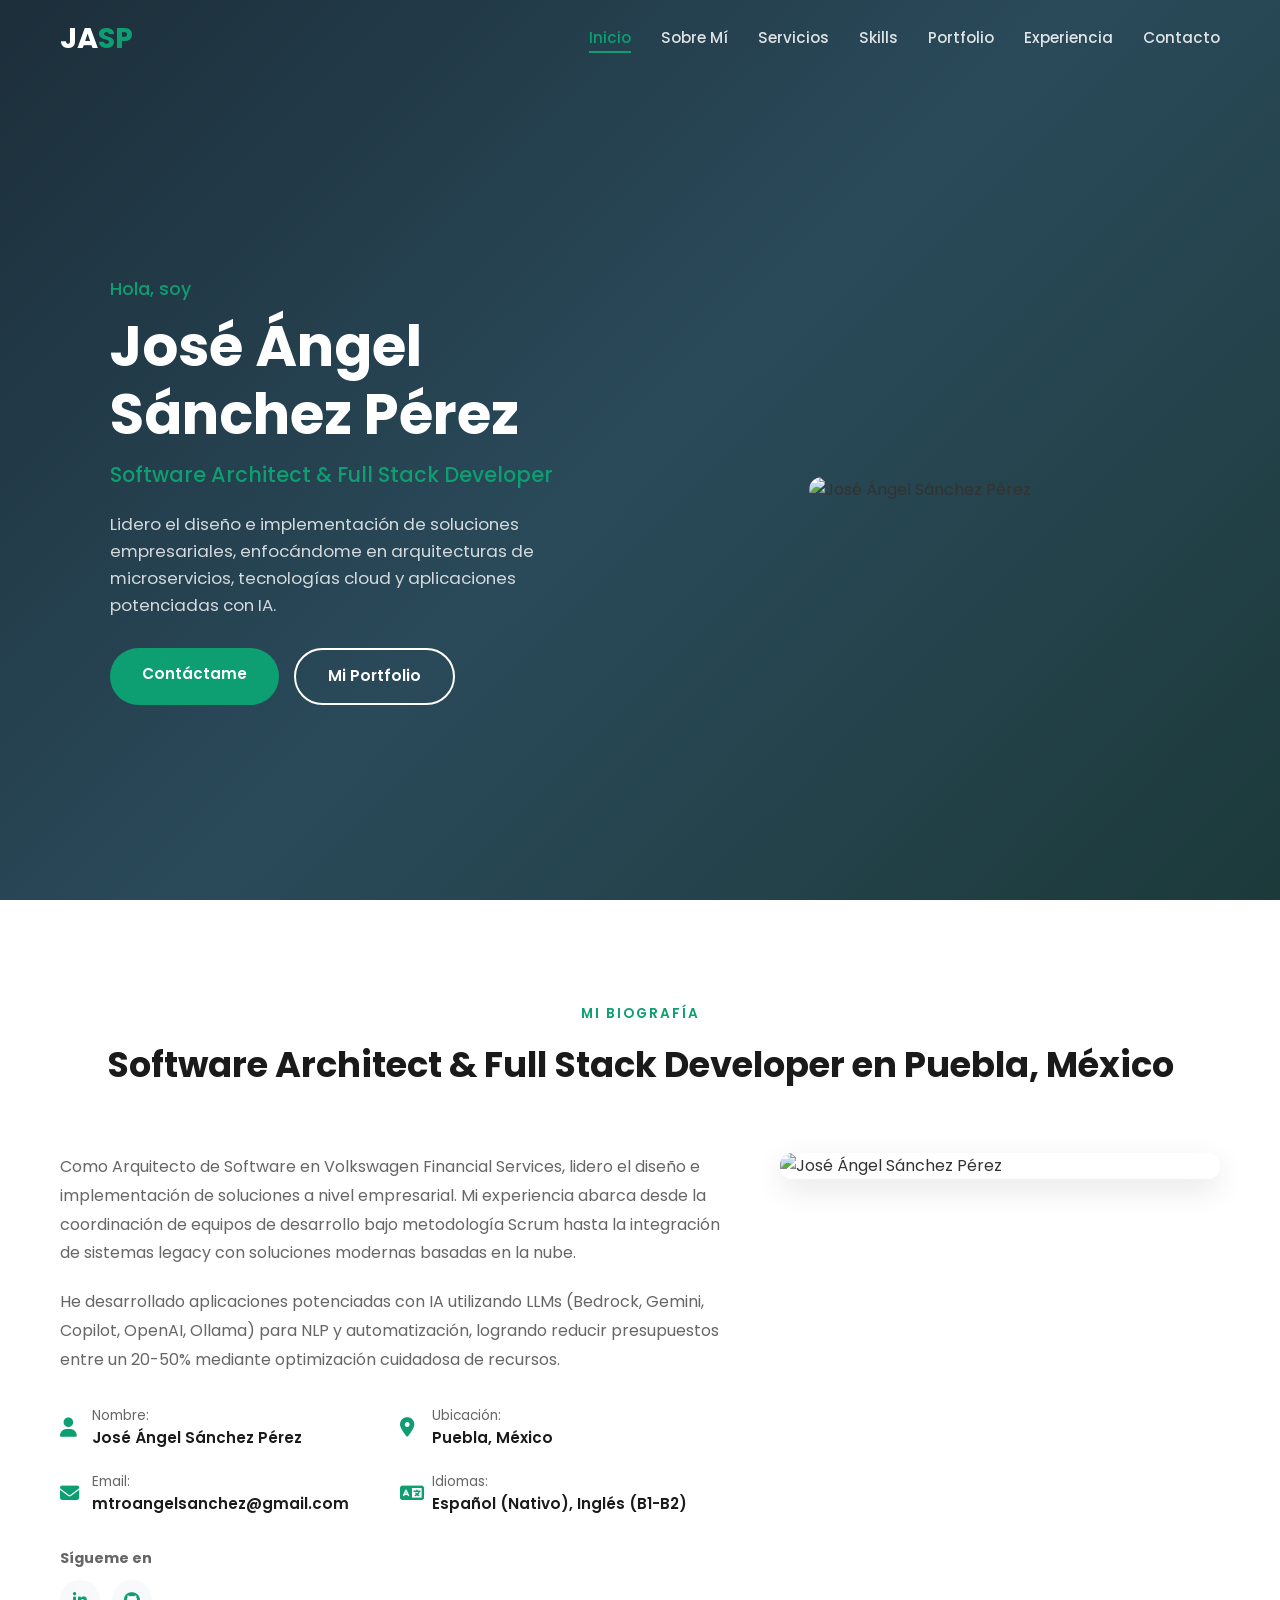
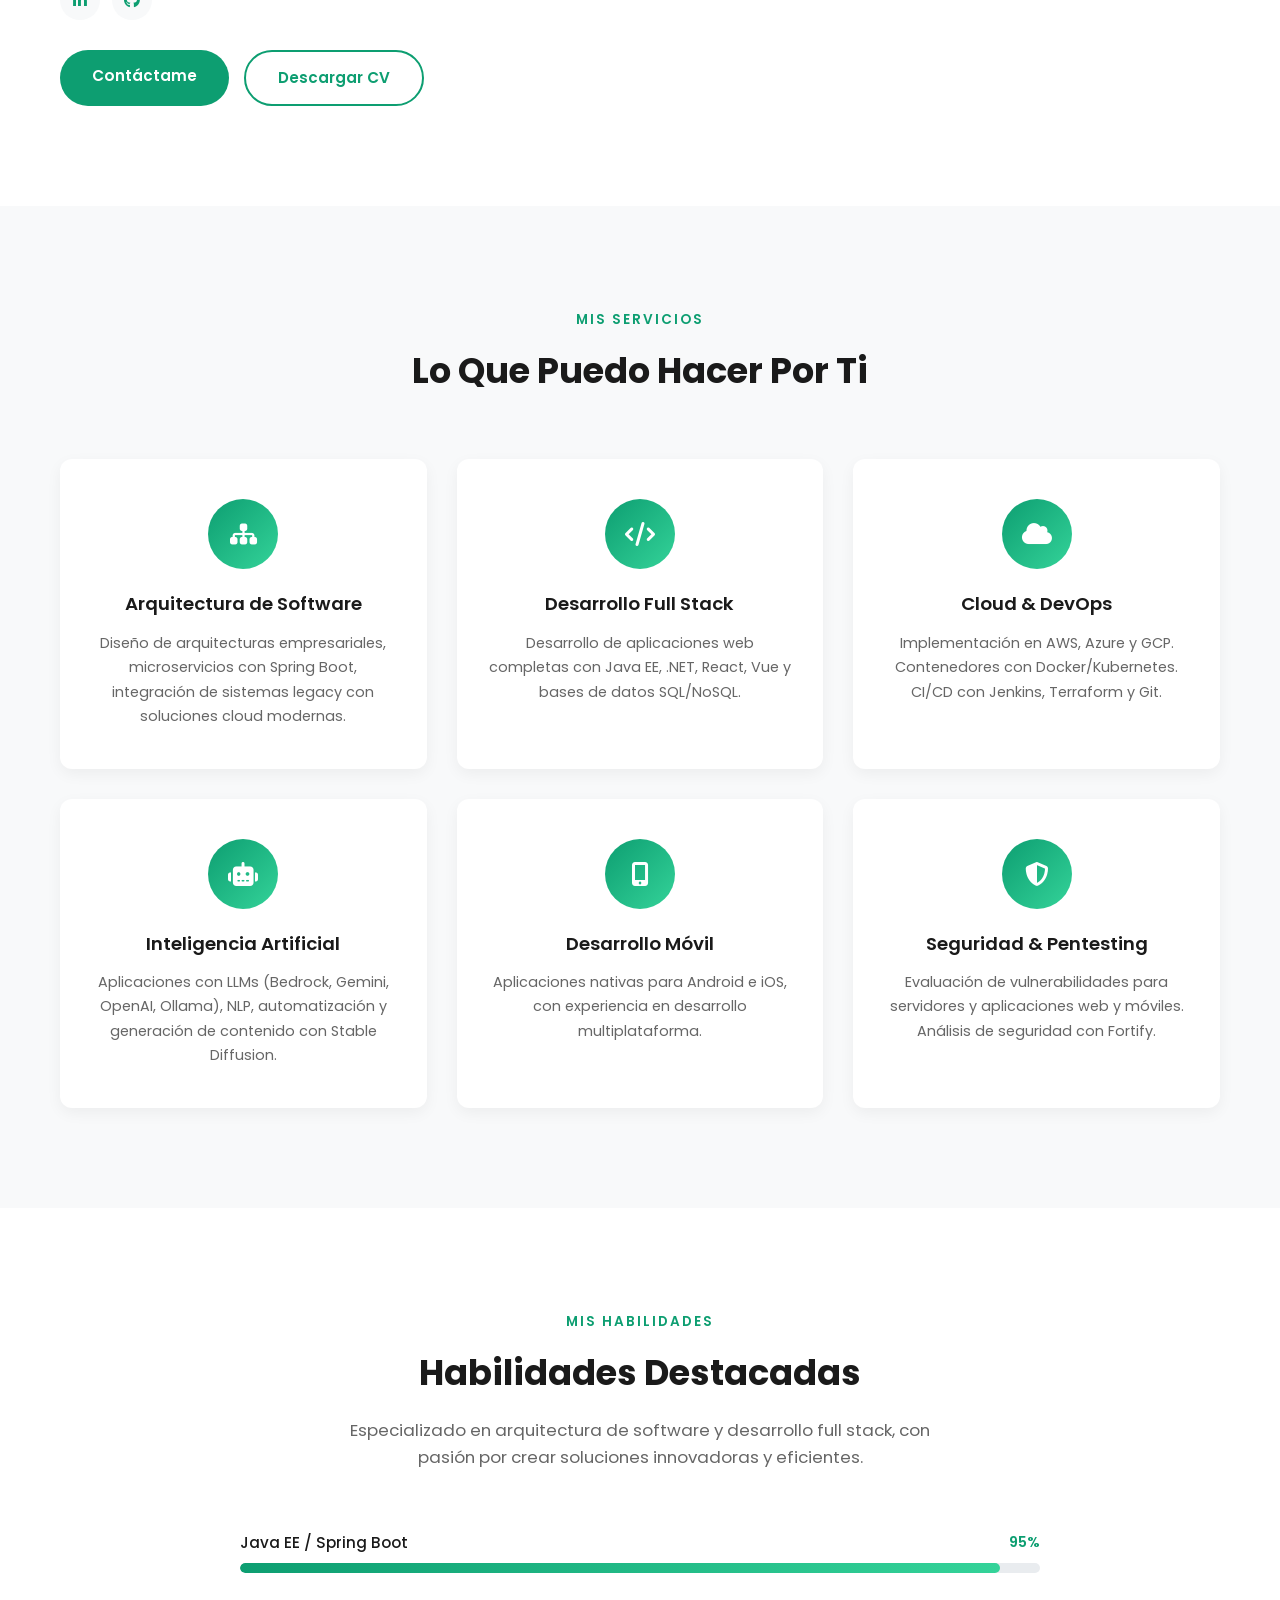
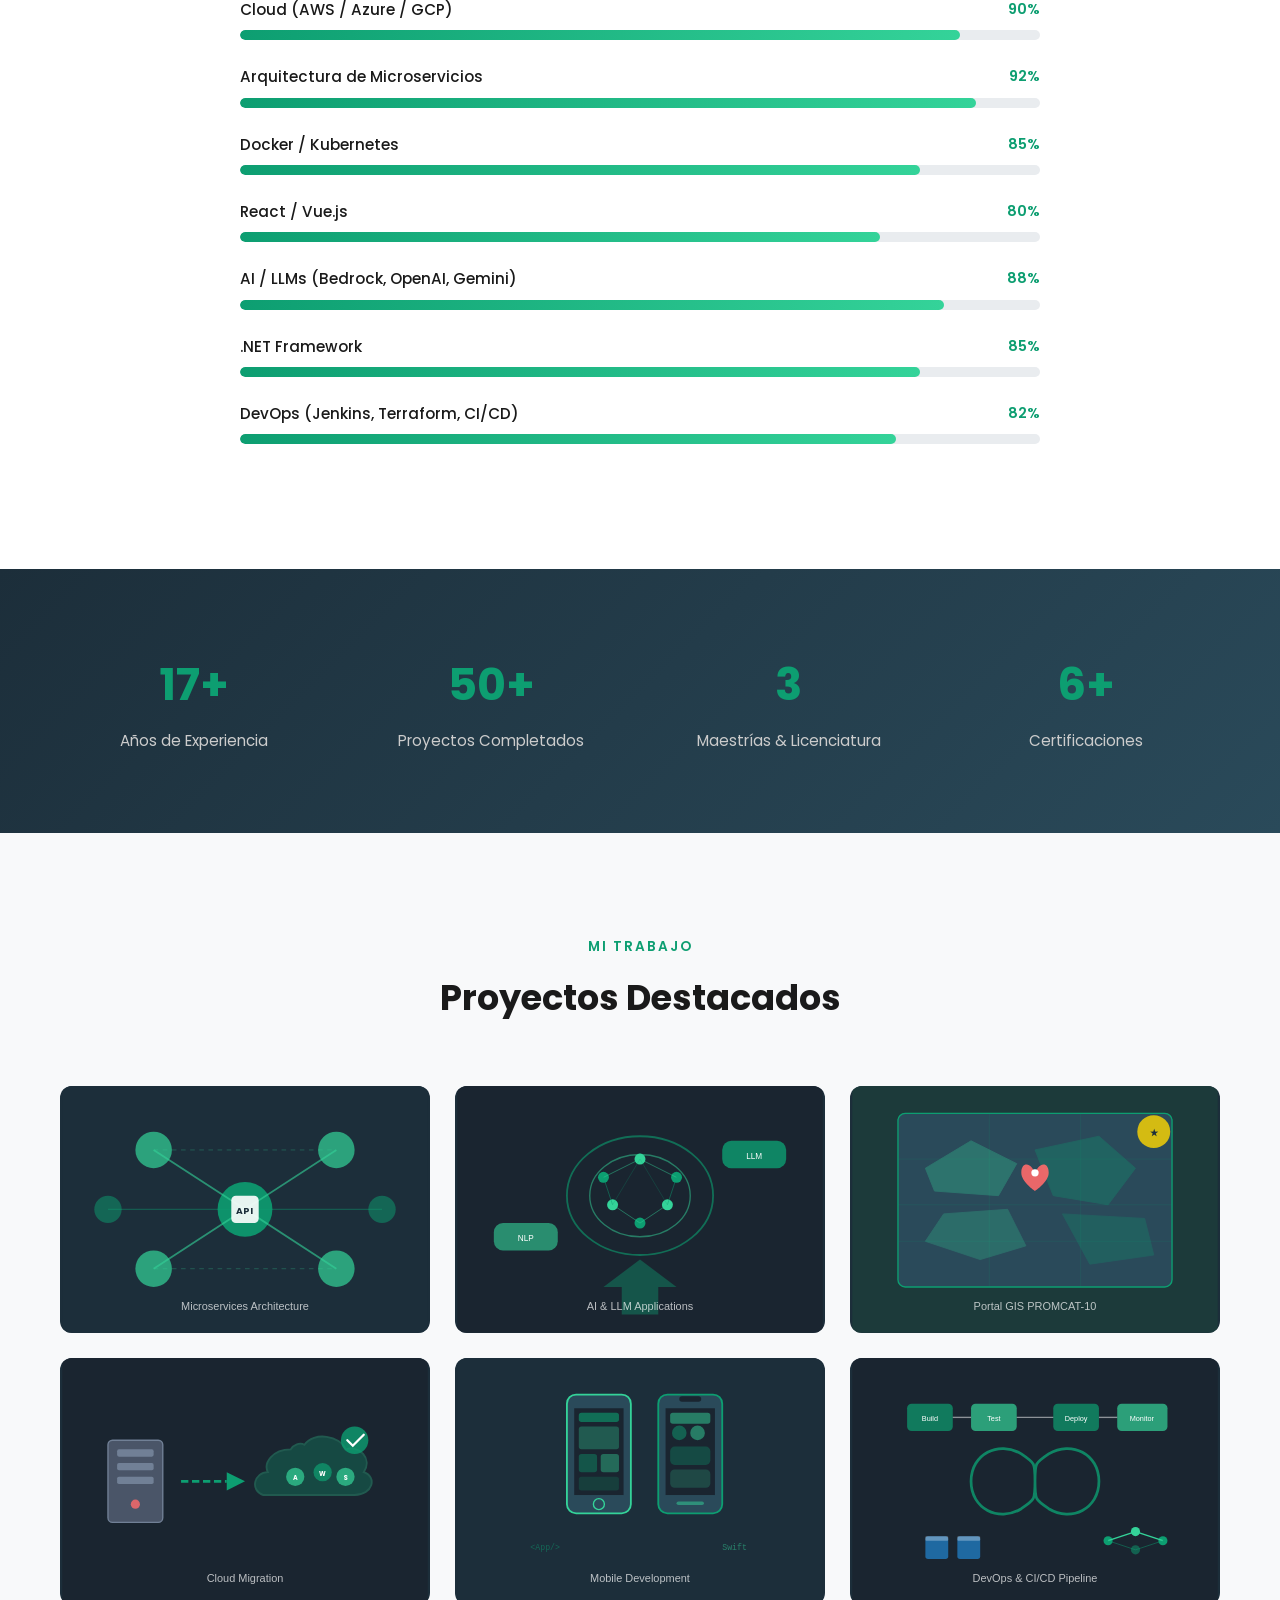
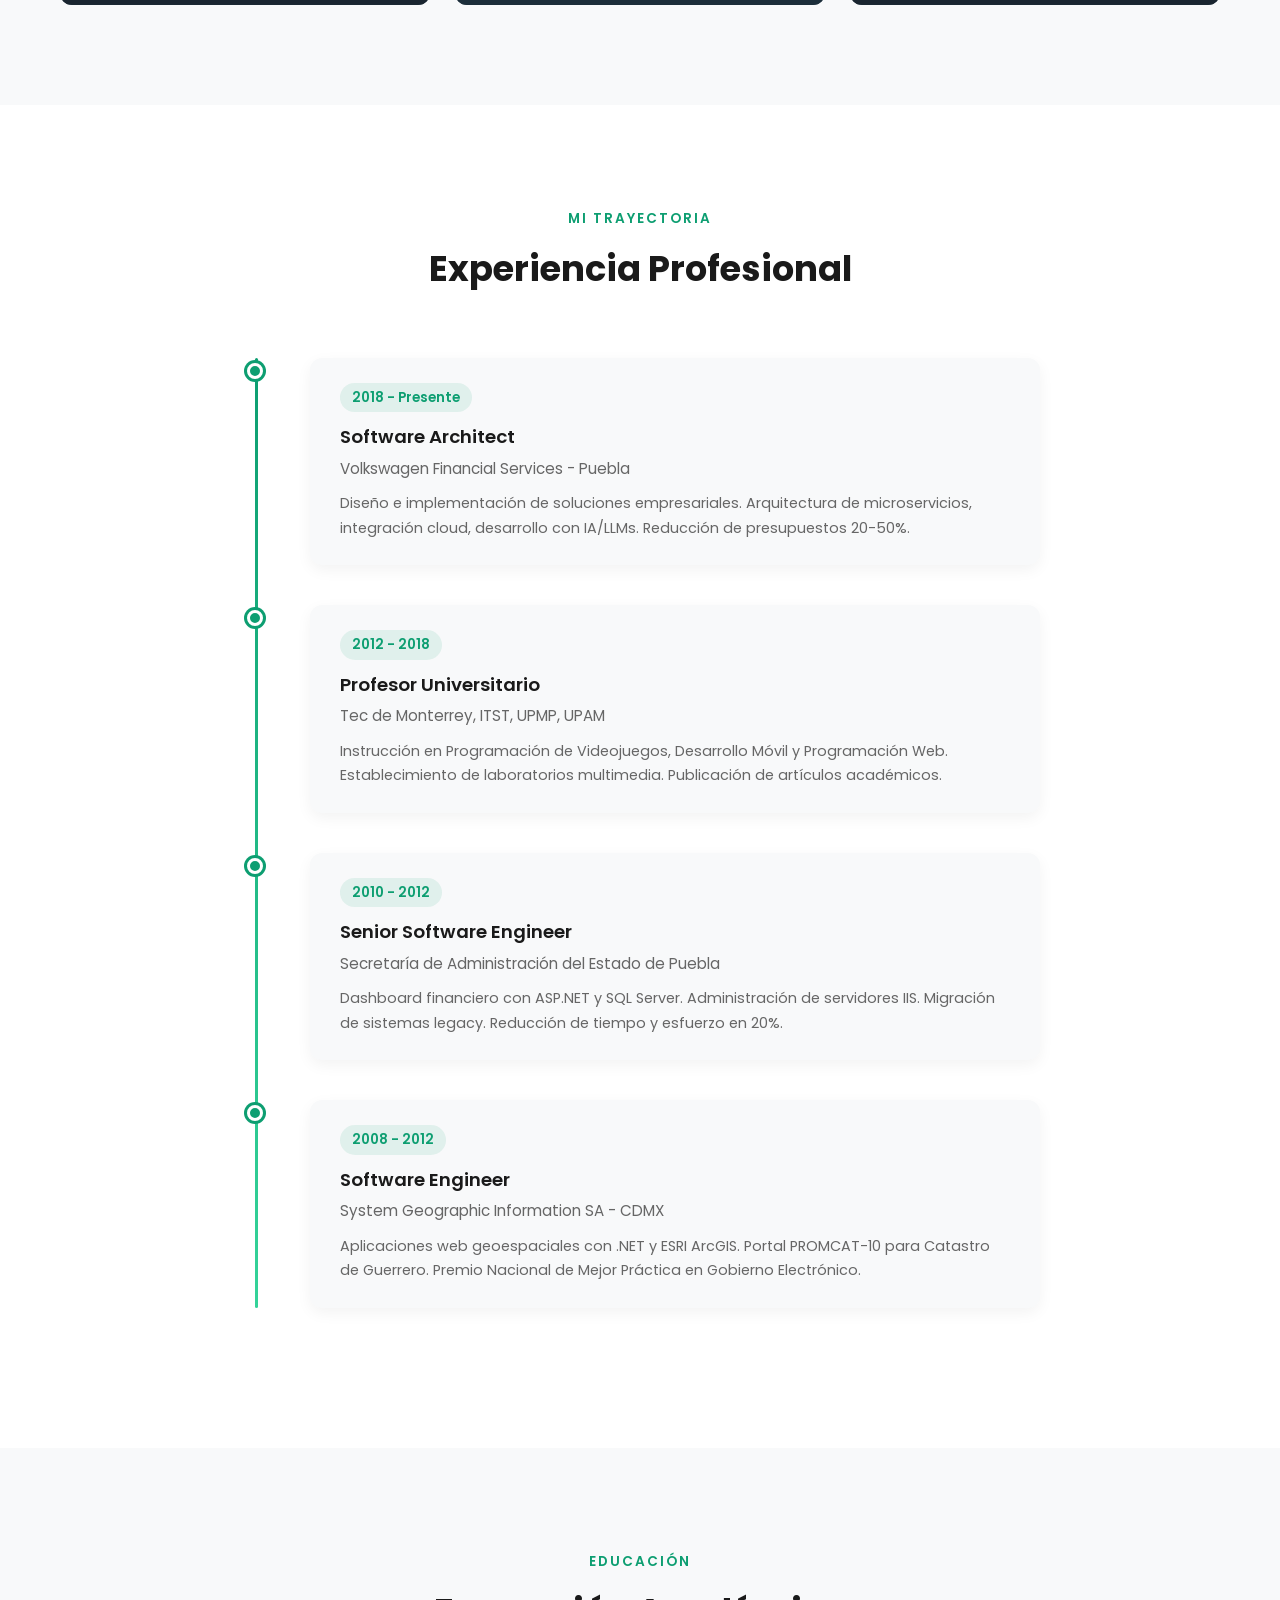
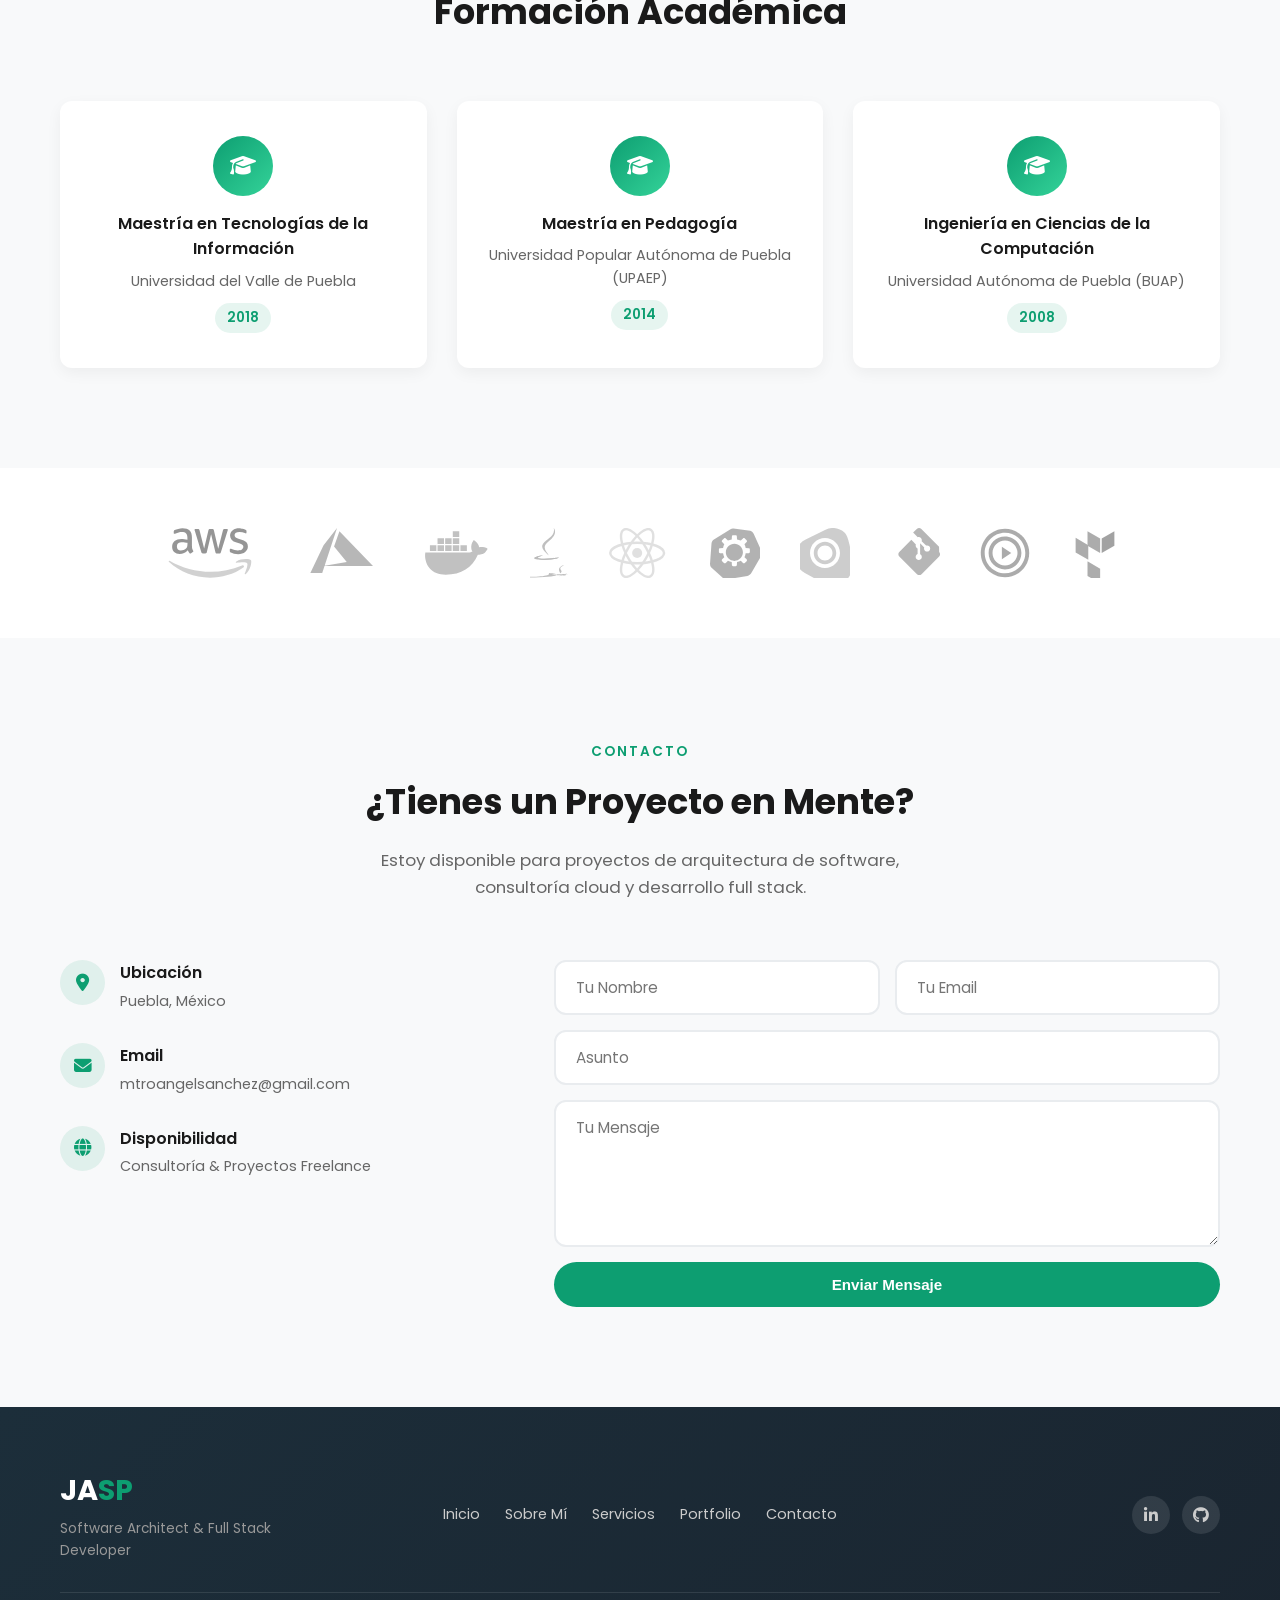
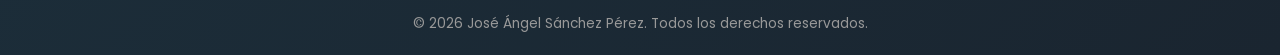
==== commit 9cc079a5: "cambiando urls" ====
--- a/index.html
+++ b/index.html
@@ -4,9 +4,38 @@
     <meta charset="UTF-8">
     <meta name="viewport" content="width=device-width, initial-scale=1.0">
     <title>José Ángel Sánchez Pérez - Software Architect & Full Stack Developer</title>
+    <meta name="description" content="Software Architect & Full Stack Developer en Puebla, México. Especializado en microservicios, cloud (AWS/Azure/GCP), IA y desarrollo empresarial.">
+    <meta name="keywords" content="Software Architect, Full Stack Developer, Java, Spring Boot, AWS, Azure, Microservicios, IA, LLM, Puebla, México">
+    <meta name="author" content="José Ángel Sánchez Pérez">
+    <meta name="robots" content="index, follow">
+
+    <!-- Open Graph / Social Media -->
+    <meta property="og:type" content="website">
+    <meta property="og:title" content="José Ángel Sánchez Pérez - Software Architect & Full Stack Developer">
+    <meta property="og:description" content="Lidero el diseño e implementación de soluciones empresariales, enfocándome en arquitecturas de microservicios, tecnologías cloud y aplicaciones potenciadas con IA.">
+    <meta property="og:image" content="images/og-image.png">
+    <meta property="og:url" content="https://mtroangelsanchez.github.io/">
+
+    <!-- Open Graph additional -->
+    <meta property="og:site_name" content="José Ángel Sánchez Pérez - Portfolio">
+
+    <!-- Favicon -->
     <link rel="icon" href="images/favicon.ico" type="image/x-icon">
+    <link rel="apple-touch-icon" href="images/apple-touch-icon.png">
+
+    <!-- Canonical URL -->
+    <link rel="canonical" href="https://mtroangelsanchez.github.io/">
+
+    <!-- Preconnect for performance -->
+    <link rel="preconnect" href="https://fonts.googleapis.com">
+    <link rel="preconnect" href="https://fonts.gstatic.com" crossorigin>
+    <link rel="preconnect" href="https://cdnjs.cloudflare.com">
+
+    <!-- Fonts & Icons -->
     <link href="https://fonts.googleapis.com/css2?family=Poppins:wght@300;400;500;600;700&display=swap" rel="stylesheet">
     <link rel="stylesheet" href="https://cdnjs.cloudflare.com/ajax/libs/font-awesome/6.4.0/css/all.min.css">
+
+    <!-- Styles -->
     <link rel="stylesheet" href="styles.css">
 </head>
 <body>
@@ -94,7 +123,7 @@
                             <i class="fas fa-envelope"></i>
                             <div>
                                 <span class="info-label">Email:</span>
-                                <span class="info-value">contacto@jangelsanchez.com</span>
+                                <span class="info-value">mtroangelsanchez@gmail.com</span>
                             </div>
                         </div>
                         <div class="info-item">
@@ -108,14 +137,13 @@
                     <div class="about-social">
                         <h4>Sígueme en</h4>
                         <div class="social-links">
-                            <a href="#" aria-label="LinkedIn"><i class="fab fa-linkedin-in"></i></a>
-                            <a href="#" aria-label="GitHub"><i class="fab fa-github"></i></a>
-                            <a href="#" aria-label="Twitter"><i class="fab fa-twitter"></i></a>
+                            <a href="https://www.linkedin.com/in/mtro-jasp/" target="_blank" rel="noopener noreferrer" aria-label="LinkedIn"><i class="fab fa-linkedin-in"></i></a>
+                            <a href="https://github.com/mtroangelsanchez" target="_blank" rel="noopener noreferrer" aria-label="GitHub"><i class="fab fa-github"></i></a>
                         </div>
                     </div>
                     <div class="about-buttons">
                         <a href="#contact" class="btn btn-primary">Contáctame</a>
-                        <a href="#" class="btn btn-secondary">Descargar CV</a>
+                        <a href="https://www.linkedin.com/in/mtro-jasp/" target="_blank" rel="noopener noreferrer" class="btn btn-secondary">Descargar CV</a>
                     </div>
                 </div>
                 <div class="about-image">
@@ -727,7 +755,7 @@
                         <i class="fas fa-envelope"></i>
                         <div>
                             <h4>Email</h4>
-                            <p>contacto@jangelsanchez.com</p>
+                            <p>mtroangelsanchez@gmail.com</p>
                         </div>
                     </div>
                     <div class="contact-item">
@@ -738,13 +766,15 @@
                         </div>
                     </div>
                 </div>
-                <form class="contact-form" id="contact-form">
+                <!-- Para activar el formulario, registra tu email en https://formspree.io 
+                     y reemplaza YOUR_FORM_ID con tu ID real -->
+                <form class="contact-form" id="contact-form" action="https://formspree.io/f/YOUR_FORM_ID" method="POST">
                     <div class="form-row">
-                        <input type="text" placeholder="Tu Nombre" required>
-                        <input type="email" placeholder="Tu Email" required>
-                    </div>
-                    <input type="text" placeholder="Asunto" required>
-                    <textarea placeholder="Tu Mensaje" rows="5" required></textarea>
+                        <input type="text" name="name" placeholder="Tu Nombre" required>
+                        <input type="email" name="email" placeholder="Tu Email" required>
+                    </div>
+                    <input type="text" name="subject" placeholder="Asunto" required>
+                    <textarea name="message" placeholder="Tu Mensaje" rows="5" required></textarea>
                     <button type="submit" class="btn btn-primary">Enviar Mensaje</button>
                 </form>
             </div>
@@ -767,9 +797,8 @@
                     <a href="#contact">Contacto</a>
                 </div>
                 <div class="footer-social">
-                    <a href="#" aria-label="LinkedIn"><i class="fab fa-linkedin-in"></i></a>
-                    <a href="#" aria-label="GitHub"><i class="fab fa-github"></i></a>
-                    <a href="#" aria-label="Twitter"><i class="fab fa-twitter"></i></a>
+                    <a href="https://www.linkedin.com/in/mtro-jasp/" target="_blank" rel="noopener noreferrer" aria-label="LinkedIn"><i class="fab fa-linkedin-in"></i></a>
+                    <a href="https://github.com/mtroangelsanchez" target="_blank" rel="noopener noreferrer" aria-label="GitHub"><i class="fab fa-github"></i></a>
                 </div>
             </div>
             <div class="footer-bottom">
